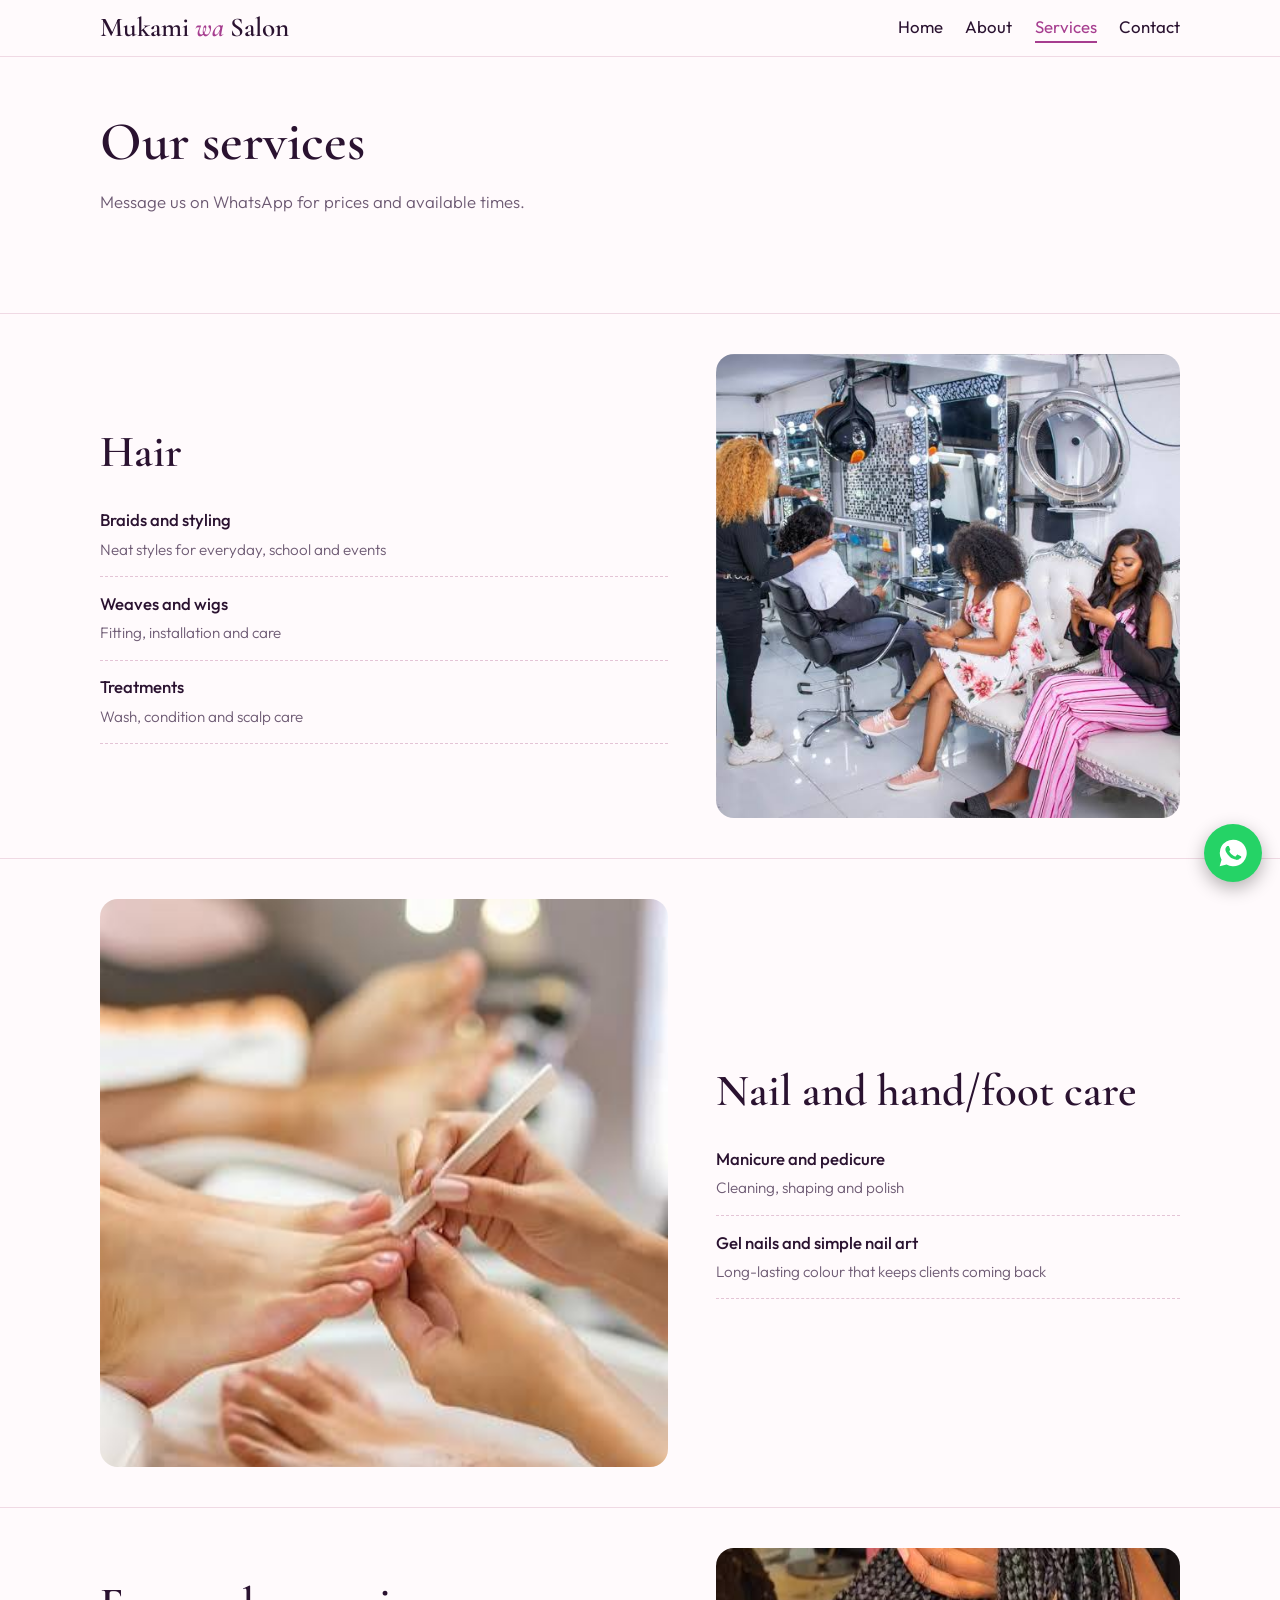
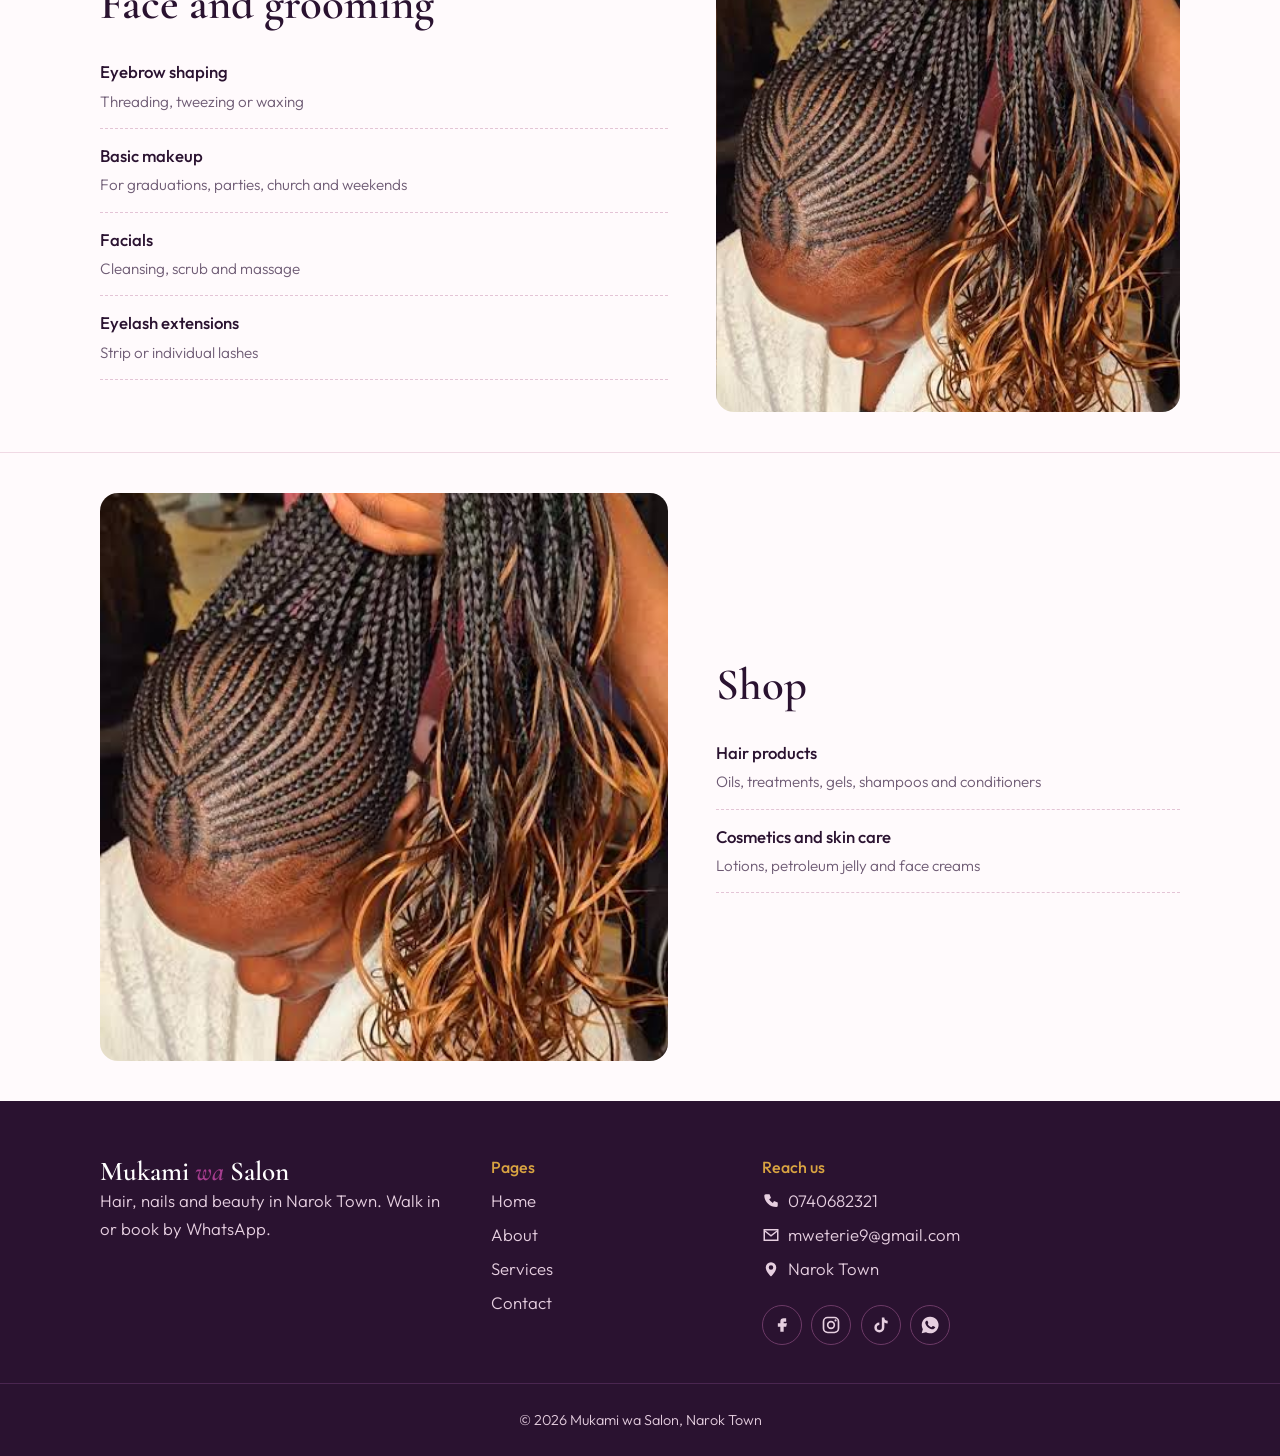
==== services.html @ 2cd31233 "Add files via upload" ====
<!DOCTYPE html><html lang="en"><head><meta charset="utf-8"><meta name="viewport" content="width=device-width,initial-scale=1"><title>Services | Mukami wa Salon, Narok</title>
<meta name="description" content="Mukami wa Salon in Narok Town: hair styling, braids, nails, facials, makeup and lashes.">
<link rel="preconnect" href="https://fonts.googleapis.com"><link rel="preconnect" href="https://fonts.gstatic.com" crossorigin>
<link href="https://fonts.googleapis.com/css2?family=Cormorant+Garamond:ital,wght@0,500;0,600;1,500&family=Outfit:wght@300;400;500&display=swap" rel="stylesheet"><link rel="stylesheet" href="style.css"></head><body>
<header><div class="wrap hd"><a class="logo" href="index.html">Mukami <i>wa</i> Salon</a><nav><a href="index.html">Home</a><a href="about.html">About</a><a href="services.html" class=on>Services</a><a href="contact.html">Contact</a></nav></div></header>
<section class="sec top"><div class="wrap"><h1 class="h2">Our services</h1><p class="lead">Message us on WhatsApp for prices and available times.</p></div></section><section class="sv" id="hair"><div class="wrap two"><div class="ph sq" style="--img:url(images/hair.jpg)"></div><div><h2>Hair</h2><ul class="sl"><li><b>Braids and styling</b><span>Neat styles for everyday, school and events</span></li><li><b>Weaves and wigs</b><span>Fitting, installation and care</span></li><li><b>Treatments</b><span>Wash, condition and scalp care</span></li></ul></div></div></section><section class="sv" id="nails"><div class="wrap two"><div class="ph sq" style="--img:url(images/nails.jpg)"></div><div><h2>Nail and hand/foot care</h2><ul class="sl"><li><b>Manicure and pedicure</b><span>Cleaning, shaping and polish</span></li><li><b>Gel nails and simple nail art</b><span>Long-lasting colour that keeps clients coming back</span></li></ul></div></div></section><section class="sv" id="face"><div class="wrap two"><div class="ph sq" style="--img:url(images/face.jpg)"></div><div><h2>Face and grooming</h2><ul class="sl"><li><b>Eyebrow shaping</b><span>Threading, tweezing or waxing</span></li><li><b>Basic makeup</b><span>For graduations, parties, church and weekends</span></li><li><b>Facials</b><span>Cleansing, scrub and massage</span></li><li><b>Eyelash extensions</b><span>Strip or individual lashes</span></li></ul></div></div></section><section class="sv" id="shop"><div class="wrap two"><div class="ph sq" style="--img:url(images/shop.jpg)"></div><div><h2>Shop</h2><ul class="sl"><li><b>Hair products</b><span>Oils, treatments, gels, shampoos and conditioners</span></li><li><b>Cosmetics and skin care</b><span>Lotions, petroleum jelly and face creams</span></li></ul></div></div></section><footer><div class="wrap fg"><div><div class="logo">Mukami <i>wa</i> Salon</div><p>Hair, nails and beauty in Narok Town. Walk in or book by WhatsApp.</p></div>
<div><h4>Pages</h4><a href="index.html">Home</a><a href="about.html">About</a><a href="services.html" class=on>Services</a><a href="contact.html">Contact</a></div>
<div><h4>Reach us</h4><a href="tel:0740682321"><svg viewBox="0 0 24 24" fill="currentColor" aria-hidden="true"><path d="M6 3h4l2 5-2.500 1.500a11 11 0 0 0 5 5L16 12l5 2v4a2 2 0 0 1-2 2A16 16 0 0 1 3 5a2 2 0 0 1 2-2z"/></svg> 0740682321</a><a href="mailto:mweterie9@gmail.com"><svg viewBox="0 0 24 24" fill="currentColor" aria-hidden="true"><path d="M3 5h18v14H3z" fill="none" stroke="currentColor" stroke-width="2"/><path d="m3 6 9 7 9-7" fill="none" stroke="currentColor" stroke-width="2"/></svg> mweterie9@gmail.com</a><span><svg viewBox="0 0 24 24" fill="currentColor" aria-hidden="true"><path d="M12 22s7-6.500 7-12a7 7 0 0 0-14 0c0 5.500 7 12 7 12zm0-9a3 3 0 1 1 0-6 3 3 0 0 1 0 6z"/></svg> Narok Town</span>
<div class="soc"><a href="#" aria-label="Facebook"><svg viewBox="0 0 24 24" fill="currentColor" aria-hidden="true"><path d="M14 8h3V4h-3a4 4 0 0 0-4 4v2H7v4h3v6h4v-6h3l1-4h-4V8z"/></svg></a><a href="#" aria-label="Instagram"><svg viewBox="0 0 24 24" fill="currentColor" aria-hidden="true"><rect x="3" y="3" width="18" height="18" rx="5" fill="none" stroke="currentColor" stroke-width="2"/><circle cx="12" cy="12" r="4" fill="none" stroke="currentColor" stroke-width="2"/><circle cx="17.5" cy="6.5" r="1.3"/></svg></a><a href="#" aria-label="TikTok"><svg viewBox="0 0 24 24" fill="currentColor" aria-hidden="true"><path d="M16 3h-3v12a3 3 0 1 1-3-3v-3a6 6 0 1 0 6 6V9a7 7 0 0 0 4 1.3V7a4 4 0 0 1-4-4z"/></svg></a><a href="https://wa.me/254740682321?text=Hello%20Mukami%20wa%20Salon%2C%20I%27d%20like%20to%20book%20an%20appointment." aria-label="WhatsApp"><svg viewBox="0 0 24 24" fill="currentColor" aria-hidden="true"><path d="M12 2a10 10 0 0 0-8.6 15L2 22l5.2-1.4A10 10 0 1 0 12 2zm5.2 13.9c-.2.6-1.3 1.2-1.8 1.2-.5.1-1 .2-3.3-.7-2.800-1.100-4.600-4-4.700-4.200-.1-.2-1.100-1.500-1.100-2.800s.7-2 1-2.300c.2-.3.500-.3.700-.3h.5c.2 0 .4 0 .6.500l.8 2c.1.2.1.4 0 .5l-.4.600c-.2.200-.3.300-.1.600.2.300.8 1.300 1.700 2.100 1.200 1 2.100 1.300 2.400 1.500.3.100.5.100.6-.1l.9-1.100c.2-.3.400-.2.700-.1l1.900.9c.3.100.5.200.5.300.1.200.1.800-.1 1.400z"/></svg></a></div></div></div>
<div class="copy">&copy; 2026 Mukami wa Salon, Narok Town</div></footer><a class="wa" href="https://wa.me/254740682321?text=Hello%20Mukami%20wa%20Salon%2C%20I%27d%20like%20to%20book%20an%20appointment." aria-label="Chat on WhatsApp" target="_blank" rel="noopener"><svg viewBox="0 0 24 24" fill="currentColor" aria-hidden="true"><path d="M12 2a10 10 0 0 0-8.6 15L2 22l5.2-1.4A10 10 0 1 0 12 2zm5.2 13.9c-.2.6-1.3 1.2-1.8 1.2-.5.1-1 .2-3.3-.7-2.800-1.100-4.600-4-4.700-4.200-.1-.2-1.100-1.500-1.100-2.800s.7-2 1-2.300c.2-.3.500-.3.700-.3h.5c.2 0 .4 0 .6.500l.8 2c.1.2.1.4 0 .5l-.4.600c-.2.200-.3.300-.1.600.2.300.8 1.300 1.700 2.100 1.200 1 2.100 1.300 2.400 1.500.3.100.5.100.6-.1l.9-1.100c.2-.3.400-.2.700-.1l1.900.9c.3.100.5.200.5.300.1.200.1.800-.1 1.400z"/></svg></a></body></html>
---- style.css ----
:root{--ink:#2a1230;--orc:#a63d8f;--bl:#fbeef3;--gold:#d9a441;--w:#fffafc;--mut:#6d5a73}
*{box-sizing:border-box;margin:0}html{scroll-behavior:smooth}
body{font:300 1.05rem/1.7 Outfit,sans-serif;color:var(--ink);background:var(--w)}
.wrap{max-width:1120px;margin:auto;padding:0 1.25rem}
h1,h2,h3,.logo{font-family:'Cormorant Garamond',serif;font-weight:600;line-height:1.1}
.logo{font-size:1.7rem;color:var(--ink);text-decoration:none}.logo i{color:var(--orc)}
header{position:sticky;top:0;z-index:5;background:rgba(255,250,252,.92);backdrop-filter:blur(8px);border-bottom:1px solid #f0d9e4}
.hd{display:flex;justify-content:space-between;align-items:center;padding:.8rem 1.25rem;flex-wrap:wrap;gap:.5rem}
nav a{margin-left:1.4rem;text-decoration:none;color:var(--ink);font-weight:400;padding:.2rem 0;border-bottom:2px solid transparent}
nav a:hover,nav a.on{border-color:var(--orc);color:var(--orc)}
h1{font-size:clamp(2.8rem,7vw,5rem);margin-bottom:1rem}h1 i{color:var(--orc)}
.h2,h2{font-size:clamp(2rem,4vw,2.8rem);margin-bottom:1rem}h1.h2{font-size:clamp(2.2rem,5vw,3.4rem)}
.hero{background:linear-gradient(135deg,var(--bl),#f3d3e6);padding:4rem 0}
.hg,.two{display:grid;grid-template-columns:1.1fr .9fr;gap:3rem;align-items:center}
.hero p{max-width:30rem;margin-bottom:1.6rem;color:var(--mut)}
.btn{display:inline-block;background:var(--orc);color:#fff;padding:.8rem 1.6rem;border-radius:99px;text-decoration:none;font-weight:500;border:2px solid var(--orc);margin:0 .6rem .6rem 0;cursor:pointer;font:500 1rem Outfit}
.btn:hover{background:var(--ink);border-color:var(--ink)}.btn.ghost{background:none;color:var(--orc)}.btn.ghost:hover{color:#fff}
.btn.gold{background:var(--gold);border-color:var(--gold);color:var(--ink)}
.ph{background:var(--img) center/cover,linear-gradient(160deg,#c46aa8,#7a2a6c 60%,#2a1230);min-height:100%;width:100%}
.arch{border-radius:999px 999px 18px 18px;overflow:hidden;aspect-ratio:3/4;max-width:420px;box-shadow:0 0 0 10px #fff,0 0 0 11px var(--gold);justify-self:center;width:100%}
.sec{padding:4.5rem 0}.top{padding-top:3.5rem}.sec>.wrap>h2{text-align:center}
.cards{display:grid;grid-template-columns:repeat(3,1fr);gap:1.6rem}
.card{text-decoration:none;color:inherit;background:#fff;border-radius:22px 22px 8px 8px;overflow:hidden;border:1px solid #f0d9e4;transition:transform .25s}
.card:hover{transform:translateY(-4px)}.card .ph{aspect-ratio:4/3;min-height:0}.card h3{font-size:1.7rem;padding:1rem 1.2rem 0}.card p{padding:0 1.2rem 1.3rem;color:var(--mut)}
.band{background:var(--ink);color:#fff;text-align:center;padding:4rem 0}.band p{max-width:36rem;margin:0 auto 1.5rem;color:#e6cfe0}
.two p{margin-bottom:1rem}.lead{color:var(--mut);margin-bottom:1.5rem}
.tick{list-style:none;padding:0;margin:0 0 1.5rem}.tick li:before{content:"\2713";color:var(--orc);margin-right:.6rem}
.sv{padding:2.5rem 0;border-top:1px solid #f0d9e4}.sv:nth-of-type(even) .two>div:last-child{order:-1}
.sq{aspect-ratio:1;border-radius:18px;min-height:0}.sl{list-style:none;padding:0}.sl li{padding:.8rem 0;border-bottom:1px dashed #e4c4d6}.sl b{display:block;font-weight:500}.sl span{color:var(--mut);font-size:.95rem}
.ci{list-style:none;padding:0;margin-bottom:1.5rem}.ci li{display:flex;gap:.7rem;align-items:center;margin:.6rem 0}.ci svg{width:22px;color:var(--orc)}.ci a{color:inherit}
form{background:var(--bl);padding:2rem;border-radius:22px;display:grid;gap:1rem}
label{display:grid;gap:.3rem;font-weight:400}input,select,textarea{font:inherit;padding:.7rem .9rem;border:1px solid #e4c4d6;border-radius:12px;background:#fff}
input:focus,select:focus,textarea:focus,a:focus-visible,button:focus-visible{outline:3px solid var(--gold);outline-offset:2px}
.map iframe{width:100%;height:340px;border:0;display:block}
footer{background:var(--ink);color:#e6cfe0;padding-top:3.5rem}footer .logo{color:#fff}
.fg{display:grid;grid-template-columns:1.2fr .8fr 1.4fr;gap:2rem}footer h4{color:var(--gold);font:500 1rem Outfit;margin-bottom:.6rem}
footer a,footer span{display:flex;gap:.5rem;align-items:center;color:#e6cfe0;text-decoration:none;margin:.35rem 0}footer a:hover{color:var(--gold)}footer svg{width:18px;flex:none}
.soc{display:flex;gap:.6rem;margin-top:1rem}.soc a{width:40px;height:40px;border:1px solid #6d3a67;border-radius:50%;justify-content:center}.soc svg{width:20px}
.copy{text-align:center;padding:1.5rem;margin-top:2rem;border-top:1px solid #4a2650;font-size:.9rem}
.wa{position:fixed;right:18px;bottom:18px;width:58px;height:58px;border-radius:50%;background:#25d366;color:#fff;display:grid;place-items:center;box-shadow:0 6px 18px rgba(0,0,0,.3);z-index:9}.wa svg{width:32px}
@media(max-width:800px){.hg,.two,.fg,.cards{grid-template-columns:1fr}.sv:nth-of-type(even) .two>div:last-child{order:0}nav a{margin:0 1rem 0 0}}
@media(prefers-reduced-motion:reduce){*{transition:none!important;scroll-behavior:auto}}
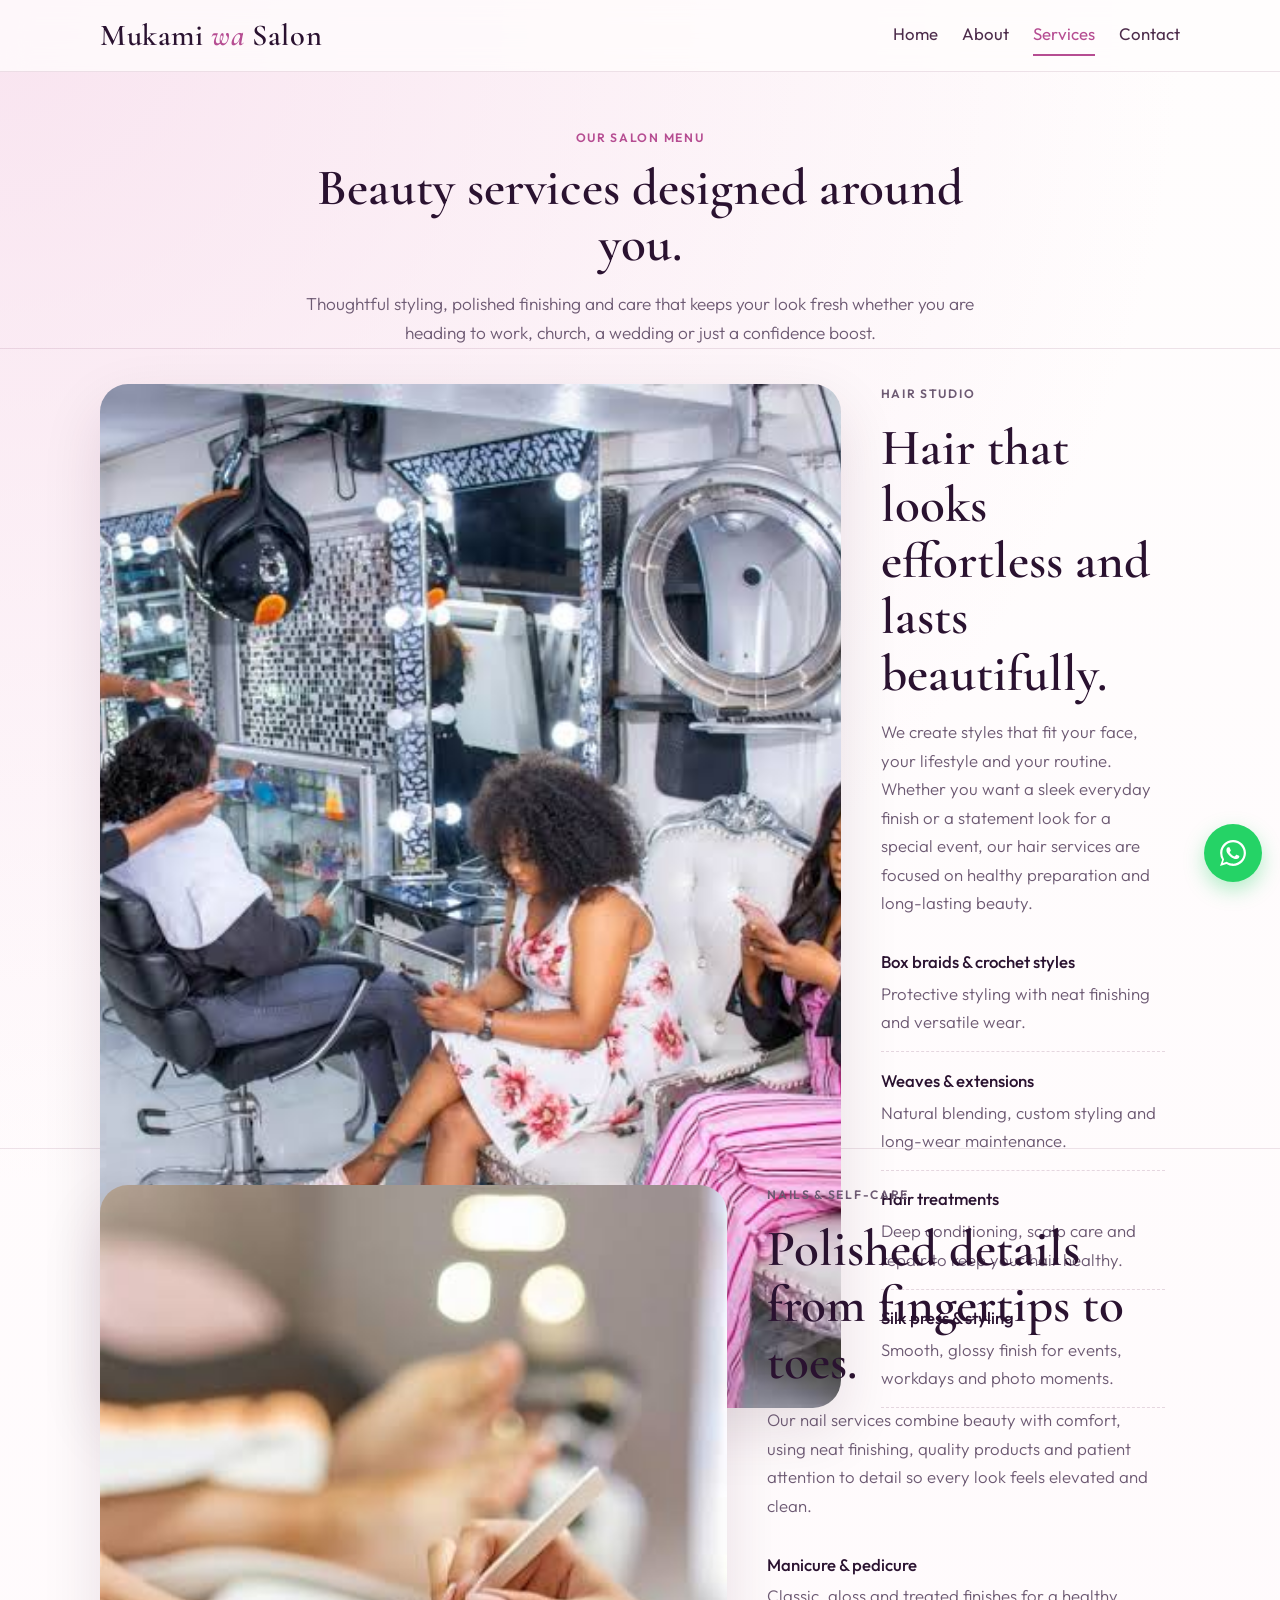
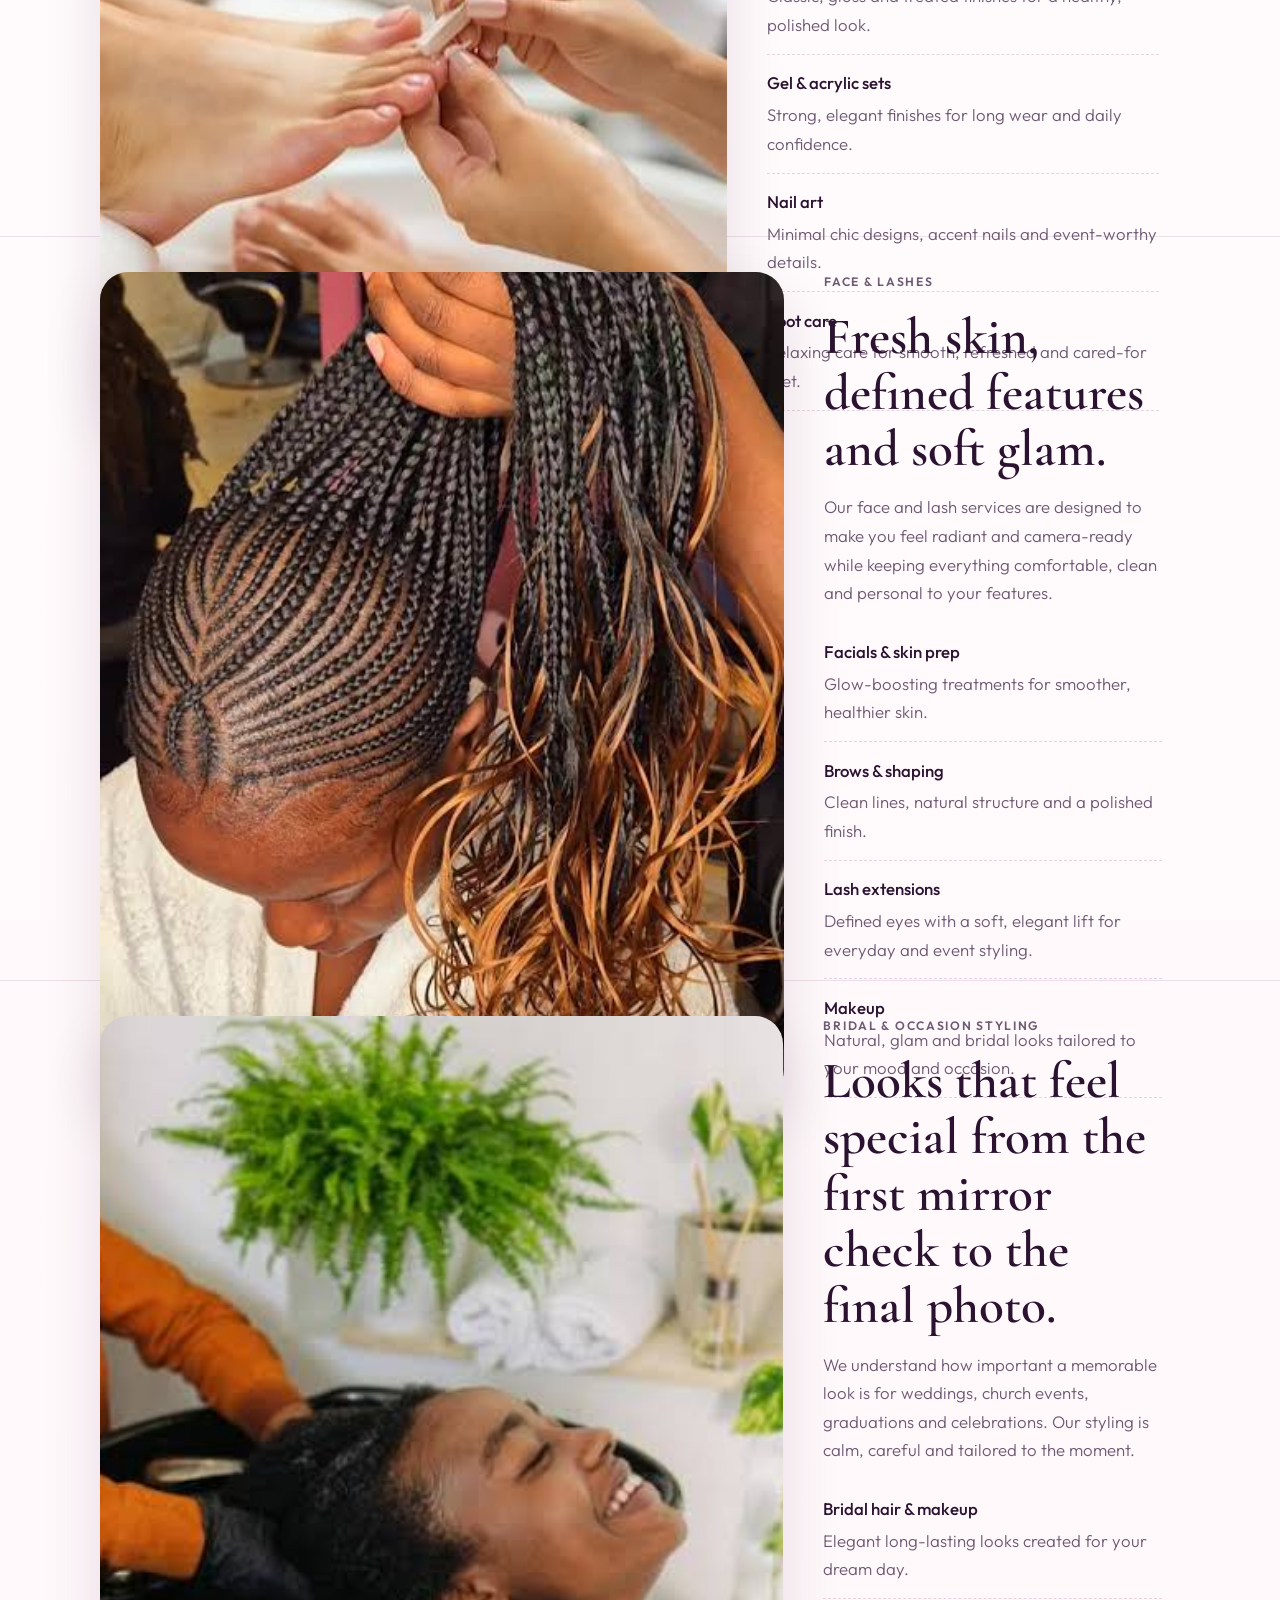
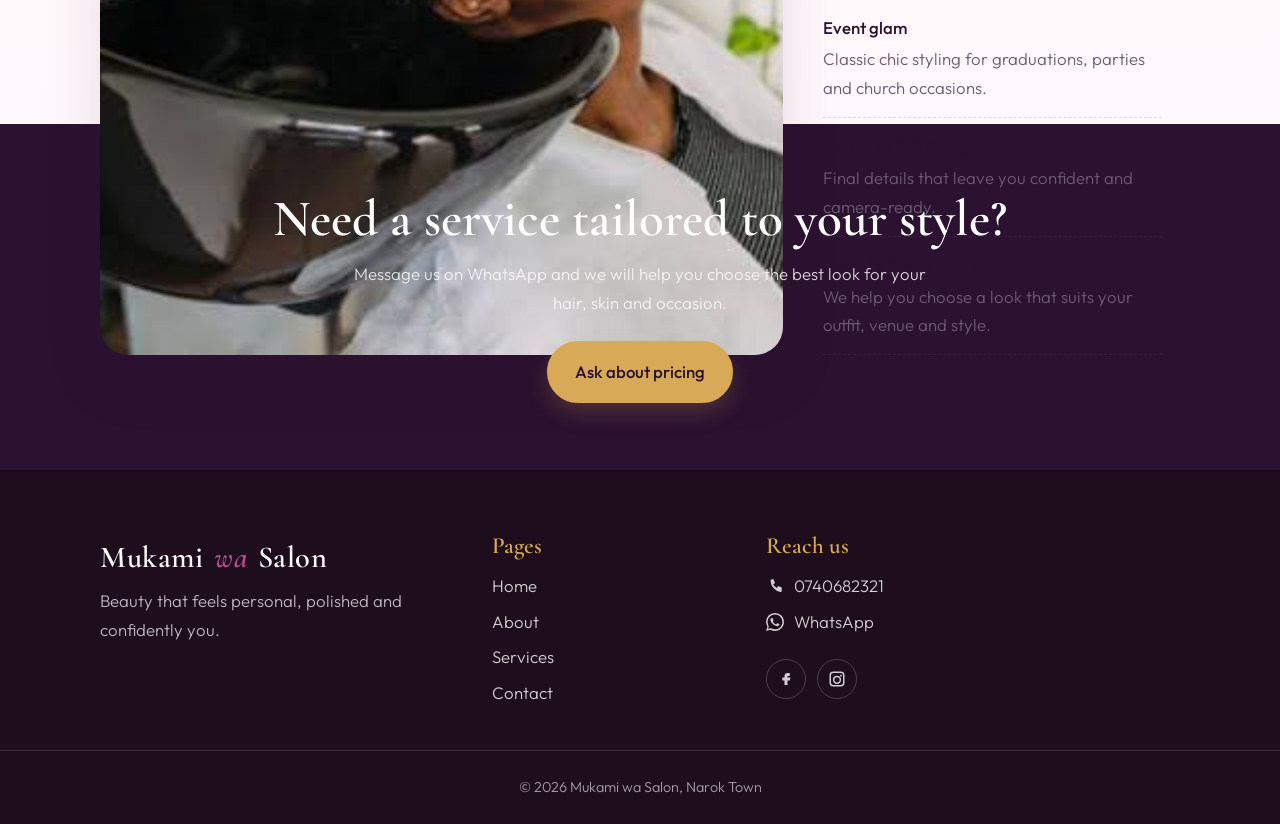
==== commit 710e549f: "Refresh salon branding, add richer service detail, and improve the overall visual polish across the " ====
--- a/services.html
+++ b/services.html
@@ -1,10 +1,160 @@
-<!DOCTYPE html><html lang="en"><head><meta charset="utf-8"><meta name="viewport" content="width=device-width,initial-scale=1"><title>Services | Mukami wa Salon, Narok</title>
-<meta name="description" content="Mukami wa Salon in Narok Town: hair styling, braids, nails, facials, makeup and lashes.">
-<link rel="preconnect" href="https://fonts.googleapis.com"><link rel="preconnect" href="https://fonts.gstatic.com" crossorigin>
-<link href="https://fonts.googleapis.com/css2?family=Cormorant+Garamond:ital,wght@0,500;0,600;1,500&family=Outfit:wght@300;400;500&display=swap" rel="stylesheet"><link rel="stylesheet" href="style.css"></head><body>
-<header><div class="wrap hd"><a class="logo" href="index.html">Mukami <i>wa</i> Salon</a><nav><a href="index.html">Home</a><a href="about.html">About</a><a href="services.html" class=on>Services</a><a href="contact.html">Contact</a></nav></div></header>
-<section class="sec top"><div class="wrap"><h1 class="h2">Our services</h1><p class="lead">Message us on WhatsApp for prices and available times.</p></div></section><section class="sv" id="hair"><div class="wrap two"><div class="ph sq" style="--img:url(images/hair.jpg)"></div><div><h2>Hair</h2><ul class="sl"><li><b>Braids and styling</b><span>Neat styles for everyday, school and events</span></li><li><b>Weaves and wigs</b><span>Fitting, installation and care</span></li><li><b>Treatments</b><span>Wash, condition and scalp care</span></li></ul></div></div></section><section class="sv" id="nails"><div class="wrap two"><div class="ph sq" style="--img:url(images/nails.jpg)"></div><div><h2>Nail and hand/foot care</h2><ul class="sl"><li><b>Manicure and pedicure</b><span>Cleaning, shaping and polish</span></li><li><b>Gel nails and simple nail art</b><span>Long-lasting colour that keeps clients coming back</span></li></ul></div></div></section><section class="sv" id="face"><div class="wrap two"><div class="ph sq" style="--img:url(images/face.jpg)"></div><div><h2>Face and grooming</h2><ul class="sl"><li><b>Eyebrow shaping</b><span>Threading, tweezing or waxing</span></li><li><b>Basic makeup</b><span>For graduations, parties, church and weekends</span></li><li><b>Facials</b><span>Cleansing, scrub and massage</span></li><li><b>Eyelash extensions</b><span>Strip or individual lashes</span></li></ul></div></div></section><section class="sv" id="shop"><div class="wrap two"><div class="ph sq" style="--img:url(images/shop.jpg)"></div><div><h2>Shop</h2><ul class="sl"><li><b>Hair products</b><span>Oils, treatments, gels, shampoos and conditioners</span></li><li><b>Cosmetics and skin care</b><span>Lotions, petroleum jelly and face creams</span></li></ul></div></div></section><footer><div class="wrap fg"><div><div class="logo">Mukami <i>wa</i> Salon</div><p>Hair, nails and beauty in Narok Town. Walk in or book by WhatsApp.</p></div>
-<div><h4>Pages</h4><a href="index.html">Home</a><a href="about.html">About</a><a href="services.html" class=on>Services</a><a href="contact.html">Contact</a></div>
-<div><h4>Reach us</h4><a href="tel:0740682321"><svg viewBox="0 0 24 24" fill="currentColor" aria-hidden="true"><path d="M6 3h4l2 5-2.500 1.500a11 11 0 0 0 5 5L16 12l5 2v4a2 2 0 0 1-2 2A16 16 0 0 1 3 5a2 2 0 0 1 2-2z"/></svg> 0740682321</a><a href="mailto:mweterie9@gmail.com"><svg viewBox="0 0 24 24" fill="currentColor" aria-hidden="true"><path d="M3 5h18v14H3z" fill="none" stroke="currentColor" stroke-width="2"/><path d="m3 6 9 7 9-7" fill="none" stroke="currentColor" stroke-width="2"/></svg> mweterie9@gmail.com</a><span><svg viewBox="0 0 24 24" fill="currentColor" aria-hidden="true"><path d="M12 22s7-6.500 7-12a7 7 0 0 0-14 0c0 5.500 7 12 7 12zm0-9a3 3 0 1 1 0-6 3 3 0 0 1 0 6z"/></svg> Narok Town</span>
-<div class="soc"><a href="#" aria-label="Facebook"><svg viewBox="0 0 24 24" fill="currentColor" aria-hidden="true"><path d="M14 8h3V4h-3a4 4 0 0 0-4 4v2H7v4h3v6h4v-6h3l1-4h-4V8z"/></svg></a><a href="#" aria-label="Instagram"><svg viewBox="0 0 24 24" fill="currentColor" aria-hidden="true"><rect x="3" y="3" width="18" height="18" rx="5" fill="none" stroke="currentColor" stroke-width="2"/><circle cx="12" cy="12" r="4" fill="none" stroke="currentColor" stroke-width="2"/><circle cx="17.5" cy="6.5" r="1.3"/></svg></a><a href="#" aria-label="TikTok"><svg viewBox="0 0 24 24" fill="currentColor" aria-hidden="true"><path d="M16 3h-3v12a3 3 0 1 1-3-3v-3a6 6 0 1 0 6 6V9a7 7 0 0 0 4 1.3V7a4 4 0 0 1-4-4z"/></svg></a><a href="https://wa.me/254740682321?text=Hello%20Mukami%20wa%20Salon%2C%20I%27d%20like%20to%20book%20an%20appointment." aria-label="WhatsApp"><svg viewBox="0 0 24 24" fill="currentColor" aria-hidden="true"><path d="M12 2a10 10 0 0 0-8.6 15L2 22l5.2-1.4A10 10 0 1 0 12 2zm5.2 13.9c-.2.6-1.3 1.2-1.8 1.2-.5.1-1 .2-3.3-.7-2.800-1.100-4.600-4-4.700-4.200-.1-.2-1.100-1.500-1.100-2.800s.7-2 1-2.300c.2-.3.500-.3.700-.3h.5c.2 0 .4 0 .6.500l.8 2c.1.2.1.4 0 .5l-.4.600c-.2.200-.3.300-.1.600.2.300.8 1.300 1.700 2.100 1.200 1 2.100 1.300 2.400 1.500.3.100.5.100.6-.1l.9-1.100c.2-.3.400-.2.700-.1l1.900.9c.3.100.5.200.5.300.1.200.1.800-.1 1.400z"/></svg></a></div></div></div>
-<div class="copy">&copy; 2026 Mukami wa Salon, Narok Town</div></footer><a class="wa" href="https://wa.me/254740682321?text=Hello%20Mukami%20wa%20Salon%2C%20I%27d%20like%20to%20book%20an%20appointment." aria-label="Chat on WhatsApp" target="_blank" rel="noopener"><svg viewBox="0 0 24 24" fill="currentColor" aria-hidden="true"><path d="M12 2a10 10 0 0 0-8.6 15L2 22l5.2-1.4A10 10 0 1 0 12 2zm5.2 13.9c-.2.6-1.3 1.2-1.8 1.2-.5.1-1 .2-3.3-.7-2.800-1.100-4.600-4-4.700-4.200-.1-.2-1.100-1.500-1.100-2.800s.7-2 1-2.300c.2-.3.500-.3.700-.3h.5c.2 0 .4 0 .6.500l.8 2c.1.2.1.4 0 .5l-.4.600c-.2.200-.3.300-.1.600.2.300.8 1.300 1.700 2.100 1.200 1 2.100 1.300 2.400 1.500.3.100.5.100.6-.1l.9-1.100c.2-.3.400-.2.700-.1l1.900.9c.3.100.5.200.5.300.1.200.1.800-.1 1.400z"/></svg></a></body></html>+<!DOCTYPE html>
+<html lang="en">
+  <head>
+    <meta charset="utf-8" />
+    <meta name="viewport" content="width=device-width,initial-scale=1" />
+    <title>Services | Mukami wa Salon, Narok</title>
+    <meta
+      name="description"
+      content="Mukami wa Salon in Narok Town: hair styling, braids, nails, facials, makeup and lashes."
+    />
+    <link rel="preconnect" href="https://fonts.googleapis.com" />
+    <link rel="preconnect" href="https://fonts.gstatic.com" crossorigin />
+    <link
+      href="https://fonts.googleapis.com/css2?family=Cormorant+Garamond:wght@500;600;700&family=Outfit:wght@300;400;500;600;700&display=swap"
+      rel="stylesheet"
+    />
+    <link rel="stylesheet" href="style.css" />
+  </head>
+  <body>
+    <header>
+      <div class="wrap hd">
+        <a class="logo" href="index.html">Mukami <i>wa</i> Salon</a>
+        <nav>
+          <a href="index.html">Home</a>
+          <a href="about.html">About</a>
+          <a href="services.html" class="on">Services</a>
+          <a href="contact.html">Contact</a>
+        </nav>
+      </div>
+    </header>
+
+    <main>
+      <section class="sec top">
+        <div class="wrap page-head">
+          <p class="section-kicker">Our salon menu</p>
+          <h1 class="h2">Beauty services designed around you.</h1>
+          <p class="lead">
+            Thoughtful styling, polished finishing and care that keeps your look fresh whether you are heading to work, church, a wedding or just a confidence boost.
+          </p>
+        </div>
+      </section>
+
+      <section class="sv" id="hair">
+        <div class="wrap two">
+          <div>
+            <p class="section-kicker">Hair studio</p>
+            <h2>Hair that looks effortless and lasts beautifully.</h2>
+            <p>
+              We create styles that fit your face, your lifestyle and your routine. Whether you want a sleek everyday finish or a statement look for a special event, our hair services are focused on healthy preparation and long-lasting beauty.
+            </p>
+            <ul class="sl">
+              <li><b>Box braids & crochet styles</b><span>Protective styling with neat finishing and versatile wear.</span></li>
+              <li><b>Weaves & extensions</b><span>Natural blending, custom styling and long-wear maintenance.</span></li>
+              <li><b>Hair treatments</b><span>Deep conditioning, scalp care and repair to keep your hair healthy.</span></li>
+              <li><b>Silk press & styling</b><span>Smooth, glossy finish for events, workdays and photo moments.</span></li>
+            </ul>
+          </div>
+          <div class="sq ph hair-photo" aria-label="Hair styling service"></div>
+        </div>
+      </section>
+
+      <section class="sv" id="nails">
+        <div class="wrap two">
+          <div class="sq ph nails-photo" aria-label="Nail care service"></div>
+          <div>
+            <p class="section-kicker">Nails & self-care</p>
+            <h2>Polished details from fingertips to toes.</h2>
+            <p>
+              Our nail services combine beauty with comfort, using neat finishing, quality products and patient attention to detail so every look feels elevated and clean.
+            </p>
+            <ul class="sl">
+              <li><b>Manicure & pedicure</b><span>Classic, gloss and treated finishes for a healthy, polished look.</span></li>
+              <li><b>Gel & acrylic sets</b><span>Strong, elegant finishes for long wear and daily confidence.</span></li>
+              <li><b>Nail art</b><span>Minimal chic designs, accent nails and event-worthy details.</span></li>
+              <li><b>Foot care</b><span>Relaxing care for smooth, refreshed and cared-for feet.</span></li>
+            </ul>
+          </div>
+        </div>
+      </section>
+
+      <section class="sv" id="face">
+        <div class="wrap two">
+          <div>
+            <p class="section-kicker">Face & lashes</p>
+            <h2>Fresh skin, defined features and soft glam.</h2>
+            <p>
+              Our face and lash services are designed to make you feel radiant and camera-ready while keeping everything comfortable, clean and personal to your features.
+            </p>
+            <ul class="sl">
+              <li><b>Facials & skin prep</b><span>Glow-boosting treatments for smoother, healthier skin.</span></li>
+              <li><b>Brows & shaping</b><span>Clean lines, natural structure and a polished finish.</span></li>
+              <li><b>Lash extensions</b><span>Defined eyes with a soft, elegant lift for everyday and event styling.</span></li>
+              <li><b>Makeup</b><span>Natural, glam and bridal looks tailored to your mood and occasion.</span></li>
+            </ul>
+          </div>
+          <div class="sq ph face-photo" aria-label="Face and lashes service"></div>
+        </div>
+      </section>
+
+      <section class="sv" id="bridal">
+        <div class="wrap two">
+          <div class="sq ph bridal-photo" aria-label="Bridal and event styling"></div>
+          <div>
+            <p class="section-kicker">Bridal & occasion styling</p>
+            <h2>Looks that feel special from the first mirror check to the final photo.</h2>
+            <p>
+              We understand how important a memorable look is for weddings, church events, graduations and celebrations. Our styling is calm, careful and tailored to the moment.
+            </p>
+            <ul class="sl">
+              <li><b>Bridal hair & makeup</b><span>Elegant long-lasting looks created for your dream day.</span></li>
+              <li><b>Event glam</b><span>Classic chic styling for graduations, parties and church occasions.</span></li>
+              <li><b>Touch-up & finishing</b><span>Final details that leave you confident and camera-ready.</span></li>
+              <li><b>Consultation support</b><span>We help you choose a look that suits your outfit, venue and style.</span></li>
+            </ul>
+          </div>
+        </div>
+      </section>
+
+      <section class="band slim-band">
+        <div class="wrap">
+          <h2>Need a service tailored to your style?</h2>
+          <p>Message us on WhatsApp and we will help you choose the best look for your hair, skin and occasion.</p>
+          <a class="btn gold" href="https://wa.me/254740682321?text=Hello%20Mukami%20wa%20Salon%2C%20I%27d%20like%20to%20book%20an%20appointment." target="_blank" rel="noopener">Ask about pricing</a>
+        </div>
+      </section>
+    </main>
+
+    <footer>
+      <div class="wrap fg">
+        <div>
+          <a class="logo" href="index.html">Mukami <i>wa</i> Salon</a>
+          <p>Beauty that feels personal, polished and confidently you.</p>
+        </div>
+
+        <div>
+          <h4>Pages</h4>
+          <a href="index.html">Home</a>
+          <a href="about.html">About</a>
+          <a href="services.html" class="on">Services</a>
+          <a href="contact.html">Contact</a>
+        </div>
+
+        <div>
+          <h4>Reach us</h4>
+          <a href="tel:0740682321"><svg viewBox="0 0 24 24" fill="currentColor" aria-hidden="true"><path d="M6 3h4l2 5-2.5 1.5a11 11 0 0 0 5 5L16 12l5 2v4a2 2 0 0 1-2 2A16 16 0 0 1 6 5a2 2 0 0 1 2-2z"/></svg>0740682321</a>
+          <a href="https://wa.me/254740682321" target="_blank" rel="noopener"><svg viewBox="0 0 24 24" fill="currentColor" aria-hidden="true"><path d="M20.52 3.48A11.86 11.86 0 0 0 12.06 0C5.46 0 .1 5.35.1 11.95a11.9 11.9 0 0 0 1.92 6.31L0 24l6.02-1.82a11.93 11.93 0 0 0 5.98 1.82h.01c6.6 0 11.96-5.35 11.96-11.95 0-3.2-1.25-6.22-3.45-8.57zM12.06 21.8c-1.9 0-3.78-.51-5.42-1.48l-.39-.23-3.57 1.08 1.05-3.48-.26-.39A9.8 9.8 0 0 1 2.2 11.95c0-5.43 4.43-9.86 9.86-9.86 2.63 0 5.1 1.02 6.97 2.88a9.8 9.8 0 0 1 2.88 6.98c0 5.43-4.43 9.86-9.86 9.86zm5.41-7.18c-.3-.15-1.76-.87-2.04-.97-.27-.1-.47-.15-.67.15-.2.3-.76.97-.94 1.17-.17.2-.35.22-.65.08-.3-.15-1.28-.47-2.44-1.5-.9-.8-1.52-1.79-1.69-2.09-.18-.3-.02-.46.13-.6.13-.13.3-.35.45-.52.15-.17.2-.29.3-.49.1-.2.05-.38-.02-.52-.08-.15-.67-1.62-.92-2.22-.24-.58-.49-.5-.67-.51l-.57-.01c-.2 0-.52.08-.79.37-.27.3-1.02 1-1.02 2.44 0 1.44 1.04 2.83 1.19 3.03.15.2 2.05 3.13 4.97 4.39.7.3 1.24.48 1.67.61.7.22 1.34.19 1.84.12.57-.08 1.76-.72 2.01-1.42.25-.7.25-1.31.17-1.43-.08-.12-.27-.2-.57-.35z"/></svg>WhatsApp</a>
+          <div class="soc">
+            <a href="#" aria-label="Facebook"><svg viewBox="0 0 24 24" fill="currentColor" aria-hidden="true"><path d="M14 8h3V4h-3a4 4 0 0 0-4 4v2H7v4h3v6h4v-6h3l1-4h-4V8z"/></svg></a>
+            <a href="#" aria-label="Instagram"><svg viewBox="0 0 24 24" fill="currentColor" aria-hidden="true"><path d="M7 2h10a5 5 0 0 1 5 5v10a5 5 0 0 1-5 5H7a5 5 0 0 1-5-5V7a5 5 0 0 1 5-5zm0 2a3 3 0 0 0-3 3v10a3 3 0 0 0 3 3h10a3 3 0 0 0 3-3V7a3 3 0 0 0-3-3H7zm5 3.5A5.5 5.5 0 1 1 6.5 13 5.5 5.5 0 0 1 12 7.5zm0 2A3.5 3.5 0 1 0 15.5 13 3.5 3.5 0 0 0 12 9.5zm5.25-3.25a1.25 1.25 0 1 1-1.25 1.25 1.25 1.25 0 0 1 1.25-1.25z"/></svg></a>
+          </div>
+        </div>
+      </div>
+      <div class="copy">&copy; 2026 Mukami wa Salon, Narok Town</div>
+    </footer>
+
+    <a class="wa" href="https://wa.me/254740682321?text=Hello%20Mukami%20wa%20Salon%2C%20I%27d%20like%20to%20book%20an%20appointment." target="_blank" rel="noopener" aria-label="Chat on WhatsApp">
+      <svg viewBox="0 0 24 24" fill="currentColor" aria-hidden="true"><path d="M20.52 3.48A11.86 11.86 0 0 0 12.06 0C5.46 0 .1 5.35.1 11.95a11.9 11.9 0 0 0 1.92 6.31L0 24l6.02-1.82a11.93 11.93 0 0 0 5.98 1.82h.01c6.6 0 11.96-5.35 11.96-11.95 0-3.2-1.25-6.22-3.45-8.57zM12.06 21.8c-1.9 0-3.78-.51-5.42-1.48l-.39-.23-3.57 1.08 1.05-3.48-.26-.39A9.8 9.8 0 0 1 2.2 11.95c0-5.43 4.43-9.86 9.86-9.86 2.63 0 5.1 1.02 6.97 2.88a9.8 9.8 0 0 1 2.88 6.98c0 5.43-4.43 9.86-9.86 9.86zm5.41-7.18c-.3-.15-1.76-.87-2.04-.97-.27-.1-.47-.15-.67.15-.2.3-.76.97-.94 1.17-.17.2-.35.22-.65.08-.3-.15-1.28-.47-2.44-1.5-.9-.8-1.52-1.79-1.69-2.09-.18-.3-.02-.46.13-.6.13-.13.3-.35.45-.52.15-.17.2-.29.3-.49.1-.2.05-.38-.02-.52-.08-.15-.67-1.62-.92-2.22-.24-.58-.49-.5-.67-.51l-.57-.01c-.2 0-.52.08-.79.37-.27.3-1.02 1-1.02 2.44 0 1.44 1.04 2.83 1.19 3.03.15.2 2.05 3.13 4.97 4.39.7.3 1.24.48 1.67.61.7.22 1.34.19 1.84.12.57-.08 1.76-.72 2.01-1.42.25-.7.25-1.31.17-1.43-.08-.12-.27-.2-.57-.35z"/></svg>
+    </a>
+  </body>
+</html>
--- a/style.css
+++ b/style.css
@@ -1,42 +1,516 @@
-:root{--ink:#2a1230;--orc:#a63d8f;--bl:#fbeef3;--gold:#d9a441;--w:#fffafc;--mut:#6d5a73}
-*{box-sizing:border-box;margin:0}html{scroll-behavior:smooth}
-body{font:300 1.05rem/1.7 Outfit,sans-serif;color:var(--ink);background:var(--w)}
-.wrap{max-width:1120px;margin:auto;padding:0 1.25rem}
-h1,h2,h3,.logo{font-family:'Cormorant Garamond',serif;font-weight:600;line-height:1.1}
-.logo{font-size:1.7rem;color:var(--ink);text-decoration:none}.logo i{color:var(--orc)}
-header{position:sticky;top:0;z-index:5;background:rgba(255,250,252,.92);backdrop-filter:blur(8px);border-bottom:1px solid #f0d9e4}
-.hd{display:flex;justify-content:space-between;align-items:center;padding:.8rem 1.25rem;flex-wrap:wrap;gap:.5rem}
-nav a{margin-left:1.4rem;text-decoration:none;color:var(--ink);font-weight:400;padding:.2rem 0;border-bottom:2px solid transparent}
-nav a:hover,nav a.on{border-color:var(--orc);color:var(--orc)}
-h1{font-size:clamp(2.8rem,7vw,5rem);margin-bottom:1rem}h1 i{color:var(--orc)}
-.h2,h2{font-size:clamp(2rem,4vw,2.8rem);margin-bottom:1rem}h1.h2{font-size:clamp(2.2rem,5vw,3.4rem)}
-.hero{background:linear-gradient(135deg,var(--bl),#f3d3e6);padding:4rem 0}
-.hg,.two{display:grid;grid-template-columns:1.1fr .9fr;gap:3rem;align-items:center}
-.hero p{max-width:30rem;margin-bottom:1.6rem;color:var(--mut)}
-.btn{display:inline-block;background:var(--orc);color:#fff;padding:.8rem 1.6rem;border-radius:99px;text-decoration:none;font-weight:500;border:2px solid var(--orc);margin:0 .6rem .6rem 0;cursor:pointer;font:500 1rem Outfit}
-.btn:hover{background:var(--ink);border-color:var(--ink)}.btn.ghost{background:none;color:var(--orc)}.btn.ghost:hover{color:#fff}
-.btn.gold{background:var(--gold);border-color:var(--gold);color:var(--ink)}
-.ph{background:var(--img) center/cover,linear-gradient(160deg,#c46aa8,#7a2a6c 60%,#2a1230);min-height:100%;width:100%}
-.arch{border-radius:999px 999px 18px 18px;overflow:hidden;aspect-ratio:3/4;max-width:420px;box-shadow:0 0 0 10px #fff,0 0 0 11px var(--gold);justify-self:center;width:100%}
-.sec{padding:4.5rem 0}.top{padding-top:3.5rem}.sec>.wrap>h2{text-align:center}
-.cards{display:grid;grid-template-columns:repeat(3,1fr);gap:1.6rem}
-.card{text-decoration:none;color:inherit;background:#fff;border-radius:22px 22px 8px 8px;overflow:hidden;border:1px solid #f0d9e4;transition:transform .25s}
-.card:hover{transform:translateY(-4px)}.card .ph{aspect-ratio:4/3;min-height:0}.card h3{font-size:1.7rem;padding:1rem 1.2rem 0}.card p{padding:0 1.2rem 1.3rem;color:var(--mut)}
-.band{background:var(--ink);color:#fff;text-align:center;padding:4rem 0}.band p{max-width:36rem;margin:0 auto 1.5rem;color:#e6cfe0}
-.two p{margin-bottom:1rem}.lead{color:var(--mut);margin-bottom:1.5rem}
-.tick{list-style:none;padding:0;margin:0 0 1.5rem}.tick li:before{content:"\2713";color:var(--orc);margin-right:.6rem}
-.sv{padding:2.5rem 0;border-top:1px solid #f0d9e4}.sv:nth-of-type(even) .two>div:last-child{order:-1}
-.sq{aspect-ratio:1;border-radius:18px;min-height:0}.sl{list-style:none;padding:0}.sl li{padding:.8rem 0;border-bottom:1px dashed #e4c4d6}.sl b{display:block;font-weight:500}.sl span{color:var(--mut);font-size:.95rem}
-.ci{list-style:none;padding:0;margin-bottom:1.5rem}.ci li{display:flex;gap:.7rem;align-items:center;margin:.6rem 0}.ci svg{width:22px;color:var(--orc)}.ci a{color:inherit}
-form{background:var(--bl);padding:2rem;border-radius:22px;display:grid;gap:1rem}
-label{display:grid;gap:.3rem;font-weight:400}input,select,textarea{font:inherit;padding:.7rem .9rem;border:1px solid #e4c4d6;border-radius:12px;background:#fff}
-input:focus,select:focus,textarea:focus,a:focus-visible,button:focus-visible{outline:3px solid var(--gold);outline-offset:2px}
-.map iframe{width:100%;height:340px;border:0;display:block}
-footer{background:var(--ink);color:#e6cfe0;padding-top:3.5rem}footer .logo{color:#fff}
-.fg{display:grid;grid-template-columns:1.2fr .8fr 1.4fr;gap:2rem}footer h4{color:var(--gold);font:500 1rem Outfit;margin-bottom:.6rem}
-footer a,footer span{display:flex;gap:.5rem;align-items:center;color:#e6cfe0;text-decoration:none;margin:.35rem 0}footer a:hover{color:var(--gold)}footer svg{width:18px;flex:none}
-.soc{display:flex;gap:.6rem;margin-top:1rem}.soc a{width:40px;height:40px;border:1px solid #6d3a67;border-radius:50%;justify-content:center}.soc svg{width:20px}
-.copy{text-align:center;padding:1.5rem;margin-top:2rem;border-top:1px solid #4a2650;font-size:.9rem}
-.wa{position:fixed;right:18px;bottom:18px;width:58px;height:58px;border-radius:50%;background:#25d366;color:#fff;display:grid;place-items:center;box-shadow:0 6px 18px rgba(0,0,0,.3);z-index:9}.wa svg{width:32px}
-@media(max-width:800px){.hg,.two,.fg,.cards{grid-template-columns:1fr}.sv:nth-of-type(even) .two>div:last-child{order:0}nav a{margin:0 1rem 0 0}}
-@media(prefers-reduced-motion:reduce){*{transition:none!important;scroll-behavior:auto}}
+:root {
+  --ink: #2a1230;
+  --ink-soft: #4d2c4b;
+  --orc: #b64d92;
+  --orchid: #f6d9ea;
+  --blush: #fff6fb;
+  --gold: #d8a957;
+  --gold-soft: #f7e7c0;
+  --w: #fffdfd;
+  --mut: #6d5a73;
+  --line: rgba(125, 66, 108, 0.14);
+  --shadow: 0 24px 60px rgba(61, 16, 44, 0.12);
+}
+
+* { box-sizing: border-box; margin: 0; }
+html { scroll-behavior: smooth; }
+body {
+  font: 300 1.05rem/1.7 "Outfit", sans-serif;
+  color: var(--ink);
+  background:
+    radial-gradient(circle at top left, rgba(246, 217, 234, 0.7), transparent 28%),
+    linear-gradient(180deg, #fffdfd 0%, #fff7fb 100%);
+}
+
+a { color: inherit; }
+img { max-width: 100%; display: block; }
+.wrap {
+  max-width: 1120px;
+  margin: 0 auto;
+  padding: 0 1.25rem;
+}
+
+h1, h2, h3, h4, .logo {
+  font-family: "Cormorant Garamond", serif;
+  font-weight: 600;
+  line-height: 1.1;
+}
+
+.logo {
+  font-size: 1.9rem;
+  color: var(--ink);
+  text-decoration: none;
+  letter-spacing: 0.02em;
+}
+.logo i { color: var(--orc); }
+
+header {
+  position: sticky;
+  top: 0;
+  z-index: 20;
+  background: rgba(255, 253, 253, 0.78);
+  backdrop-filter: blur(14px);
+  border-bottom: 1px solid var(--line);
+}
+
+.hd {
+  display: flex;
+  justify-content: space-between;
+  align-items: center;
+  padding: 0.9rem 1.25rem;
+  flex-wrap: wrap;
+  gap: 0.8rem;
+}
+
+nav {
+  display: flex;
+  align-items: center;
+  gap: 1.5rem;
+  flex-wrap: wrap;
+}
+nav a {
+  text-decoration: none;
+  color: var(--ink-soft);
+  font-weight: 400;
+  padding: 0.35rem 0;
+  border-bottom: 2px solid transparent;
+  transition: color 0.2s ease, border-color 0.2s ease;
+}
+nav a:hover, nav a.on {
+  border-color: var(--orc);
+  color: var(--orc);
+}
+
+h1 {
+  font-size: clamp(3.1rem, 7vw, 5.2rem);
+  margin-bottom: 1rem;
+}
+h1 i, .h2 i { color: var(--orc); }
+
+.h2, h2 {
+  font-size: clamp(2.2rem, 4vw, 3.2rem);
+  margin-bottom: 1rem;
+}
+
+.section-kicker {
+  text-transform: uppercase;
+  letter-spacing: 0.14em;
+  font-size: 0.76rem;
+  color: var(--orc);
+  font-weight: 600;
+  margin-bottom: 0.75rem;
+}
+
+.eyebrow {
+  text-transform: uppercase;
+  letter-spacing: 0.14em;
+  font-size: 0.72rem;
+  color: var(--orc);
+  font-weight: 600;
+  margin-bottom: 0.75rem;
+}
+
+.hero {
+  background: linear-gradient(135deg, rgba(255, 240, 248, 1), rgba(246, 217, 234, 0.85));
+  padding: 4.5rem 0 3.5rem;
+  overflow: hidden;
+}
+
+.hg {
+  display: grid;
+  grid-template-columns: 1.15fr 0.85fr;
+  align-items: center;
+  gap: 3rem;
+}
+
+.hero-copy p {
+  max-width: 34rem;
+  color: var(--mut);
+  margin-bottom: 1.5rem;
+}
+
+.cta-row {
+  display: flex;
+  align-items: center;
+  gap: 0.8rem;
+  flex-wrap: wrap;
+  margin-bottom: 2rem;
+}
+
+.btn {
+  display: inline-block;
+  background: var(--orc);
+  color: #fff;
+  padding: 0.9rem 1.6rem;
+  border-radius: 999px;
+  text-decoration: none;
+  font-weight: 500;
+  border: 2px solid var(--orc);
+  transition: transform 0.2s ease, box-shadow 0.2s ease, background 0.2s ease;
+  box-shadow: 0 10px 22px rgba(182, 77, 146, 0.2);
+}
+.btn:hover {
+  transform: translateY(-1px);
+  background: var(--ink);
+  border-color: var(--ink);
+}
+.btn.ghost {
+  background: transparent;
+  color: var(--orc);
+  box-shadow: none;
+}
+.btn.ghost:hover {
+  color: #fff;
+}
+.btn.gold {
+  background: var(--gold);
+  border-color: var(--gold);
+  color: var(--ink);
+  box-shadow: 0 10px 22px rgba(216, 169, 87, 0.2);
+}
+.btn.gold:hover {
+  background: #c9922d;
+  border-color: #c9922d;
+  color: #fff;
+}
+
+.mini-stats {
+  list-style: none;
+  display: grid;
+  grid-template-columns: repeat(3, minmax(0, 1fr));
+  gap: 1rem;
+  max-width: 38rem;
+}
+.mini-stats li {
+  background: rgba(255,255,255,0.42);
+  border: 1px solid rgba(125, 66, 108, 0.1);
+  border-radius: 18px;
+  padding: 1rem 0.9rem;
+}
+.mini-stats strong {
+  display: block;
+  font-size: 1.25rem;
+  color: var(--ink);
+}
+.mini-stats span {
+  color: var(--mut);
+  font-size: 0.82rem;
+}
+
+.arch {
+  position: relative;
+  max-width: 410px;
+  width: 100%;
+  justify-self: center;
+  border-radius: 36px 36px 18px 18px;
+  overflow: hidden;
+  box-shadow: var(--shadow);
+  background: #fcecf7;
+  border: 10px solid rgba(255,255,255,0.7);
+}
+
+.ph {
+  background: var(--img) center/cover no-repeat, linear-gradient(160deg, #c46aa8, #7a2a6c 60%, #2a1230);
+  width: 100%;
+  min-height: 100%;
+}
+.hero-photo {
+  aspect-ratio: 3 / 4;
+  --img: url("images/hero.jpg");
+}
+
+.sec {
+  padding: 5rem 0 0;
+}
+.sec > .wrap > h2 {
+  text-align: center;
+}
+
+.cards {
+  display: grid;
+  grid-template-columns: repeat(3, minmax(0, 1fr));
+  gap: 1.7rem;
+  margin-top: 2rem;
+}
+
+.card {
+  display: block;
+  text-decoration: none;
+  border-radius: 26px 26px 12px 12px;
+  overflow: hidden;
+  background: rgba(255,255,255,0.9);
+  border: 1px solid var(--line);
+  box-shadow: 0 10px 30px rgba(79, 30, 60, 0.06);
+  transition: transform 0.25s ease, box-shadow 0.25s ease;
+}
+.card:hover {
+  transform: translateY(-4px);
+  box-shadow: 0 18px 36px rgba(79, 30, 60, 0.09);
+}
+.card-photo {
+  aspect-ratio: 4 / 3;
+}
+.hair-photo { --img: url("images/hair.jpg"); }
+.nails-photo { --img: url("images/nails.jpg"); }
+.face-photo { --img: url("images/face.jpg"); }
+.bridal-photo { --img: url("images/hero.jpg"); }
+
+.card-body {
+  padding: 1.2rem 1.2rem 1.5rem;
+}
+.card h3 {
+  font-size: 2rem;
+  margin-bottom: 0.35rem;
+}
+.card p {
+  color: var(--mut);
+}
+
+.benefits {
+  padding: 5rem 0 1rem;
+}
+.benefit-wrap {
+  display: grid;
+  grid-template-columns: 0.9fr 1.1fr;
+  gap: 2rem;
+  align-items: center;
+}
+.benefit-copy p { color: var(--mut); }
+.feature-grid {
+  display: grid;
+  grid-template-columns: repeat(3, minmax(0, 1fr));
+  gap: 1rem;
+}
+.feature-grid article {
+  background: rgba(255,255,255,0.92);
+  border: 1px solid var(--line);
+  border-radius: 22px;
+  padding: 1.4rem 1.2rem;
+  box-shadow: 0 10px 24px rgba(79, 30, 60, 0.04);
+}
+.feature-icon {
+  display: inline-flex;
+  margin-bottom: 0.8rem;
+  width: 2.1rem;
+  height: 2.1rem;
+  border-radius: 50%;
+  align-items: center;
+  justify-content: center;
+  background: var(--orchid);
+  color: var(--ink);
+  font-size: 0.72rem;
+  font-weight: 600;
+}
+.feature-grid h3 {
+  font-size: 1.7rem;
+  margin-bottom: 0.3rem;
+}
+.feature-grid p {
+  color: var(--mut);
+  font-size: 0.95rem;
+}
+
+.band {
+  background: var(--ink);
+  color: #fff;
+  margin-top: 4rem;
+  padding: 4.2rem 0;
+  text-align: center;
+}
+.band h2 { margin-bottom: 0.8rem; }
+.band p {
+  max-width: 38rem;
+  margin: 0 auto 1.5rem;
+  color: rgba(255,255,255,0.8);
+}
+.slim-band { margin-top: 0; }
+
+footer {
+  background: #1d0d1d;
+  color: rgba(255,255,255,0.8);
+  padding-top: 4rem;
+}
+.fg {
+  display: grid;
+  grid-template-columns: 1.2fr 0.8fr 1.4fr;
+  gap: 2.3rem;
+}
+footer .logo { color: #fff; }
+footer p {
+  max-width: 24rem;
+  margin-top: 0.8rem;
+  color: rgba(255,255,255,0.7);
+}
+footer h4 {
+  color: var(--gold);
+  font-size: 1.45rem;
+  margin-bottom: 0.8rem;
+}
+footer a,
+footer span {
+  display: flex;
+  gap: 0.65rem;
+  align-items: center;
+  color: rgba(255,255,255,0.8);
+  text-decoration: none;
+  margin: 0.45rem 0;
+}
+footer a:hover { color: var(--gold); }
+footer svg {
+  width: 18px;
+  flex: none;
+}
+.soc {
+  display: flex;
+  gap: 0.7rem;
+  margin-top: 1rem;
+}
+.soc a {
+  width: 40px;
+  height: 40px;
+  border: 1px solid rgba(255,255,255,0.2);
+  border-radius: 50%;
+  justify-content: center;
+}
+.copy {
+  text-align: center;
+  padding: 1.5rem 0;
+  margin-top: 2.2rem;
+  border-top: 1px solid rgba(255,255,255,0.12);
+  color: rgba(255,255,255,0.6);
+  font-size: 0.9rem;
+}
+
+.wa {
+  position: fixed;
+  right: 18px;
+  bottom: 18px;
+  width: 58px;
+  height: 58px;
+  border-radius: 50%;
+  background: #25d366;
+  color: #fff;
+  display: grid;
+  place-items: center;
+  box-shadow: 0 8px 20px rgba(37, 211, 102, 0.35);
+  z-index: 40;
+}
+.wa svg {
+  width: 26px;
+  height: 26px;
+}
+
+.page-head {
+  text-align: center;
+  max-width: 760px;
+}
+.lead {
+  color: var(--mut);
+  margin: 0 auto;
+  max-width: 44rem;
+  font-size: 1.08rem;
+}
+
+.top {
+  padding-top: 3.5rem;
+}
+
+.sv {
+  padding: 2.2rem 0 1.5rem;
+  border-top: 1px solid var(--line);
+}
+.sv:nth-of-type(even) .two > div:last-child {
+  order: -1;
+}
+.two {
+  display: grid;
+  grid-template-columns: 1.05fr 0.95fr;
+  gap: 2.5rem;
+  align-items: center;
+}
+.two p {
+  margin-bottom: 1rem;
+  color: var(--mut);
+}
+.sq {
+  aspect-ratio: 1;
+  border-radius: 28px;
+  box-shadow: var(--shadow);
+}
+.sl {
+  list-style: none;
+  padding: 0;
+  margin: 0;
+}
+.sl li {
+  padding: 0.9rem 0;
+  border-bottom: 1px dashed rgba(125, 66, 108, 0.2);
+}
+.sl b {
+  display: block;
+  font-weight: 500;
+  color: var(--ink);
+  margin-bottom: 0.2rem;
+}
+.sl span {
+  color: var(--mut);
+}
+
+input, select, textarea {
+  font: inherit;
+  padding: 0.8rem 0.9rem;
+  border: 1px solid #e5d0dd;
+  border-radius: 12px;
+  background: rgba(255,255,255,0.9);
+}
+
+@media (max-width: 900px) {
+  .hg,
+  .two,
+  .benefit-wrap,
+  .fg,
+  .cards,
+  .feature-grid {
+    grid-template-columns: 1fr;
+  }
+  .feature-grid {
+    max-width: 30rem;
+  }
+  .sv:nth-of-type(even) .two > div:last-child {
+    order: 0;
+  }
+  .benefit-copy {
+    text-align: center;
+  }
+}
+
+@media (max-width: 620px) {
+  nav {
+    gap: 0.8rem 1rem;
+  }
+  nav a {
+    margin: 0;
+  }
+  .hero {
+    padding-top: 3.5rem;
+  }
+  .mini-stats {
+    grid-template-columns: 1fr;
+  }
+  .band {
+    padding: 3.2rem 0;
+  }
+  .wa {
+    width: 52px;
+    height: 52px;
+    right: 14px;
+    bottom: 14px;
+  }
+}
+
+@media (prefers-reduced-motion: reduce) {
+  * { transition: none !important; scroll-behavior: auto !important; }
+}
+
+
+%END% 
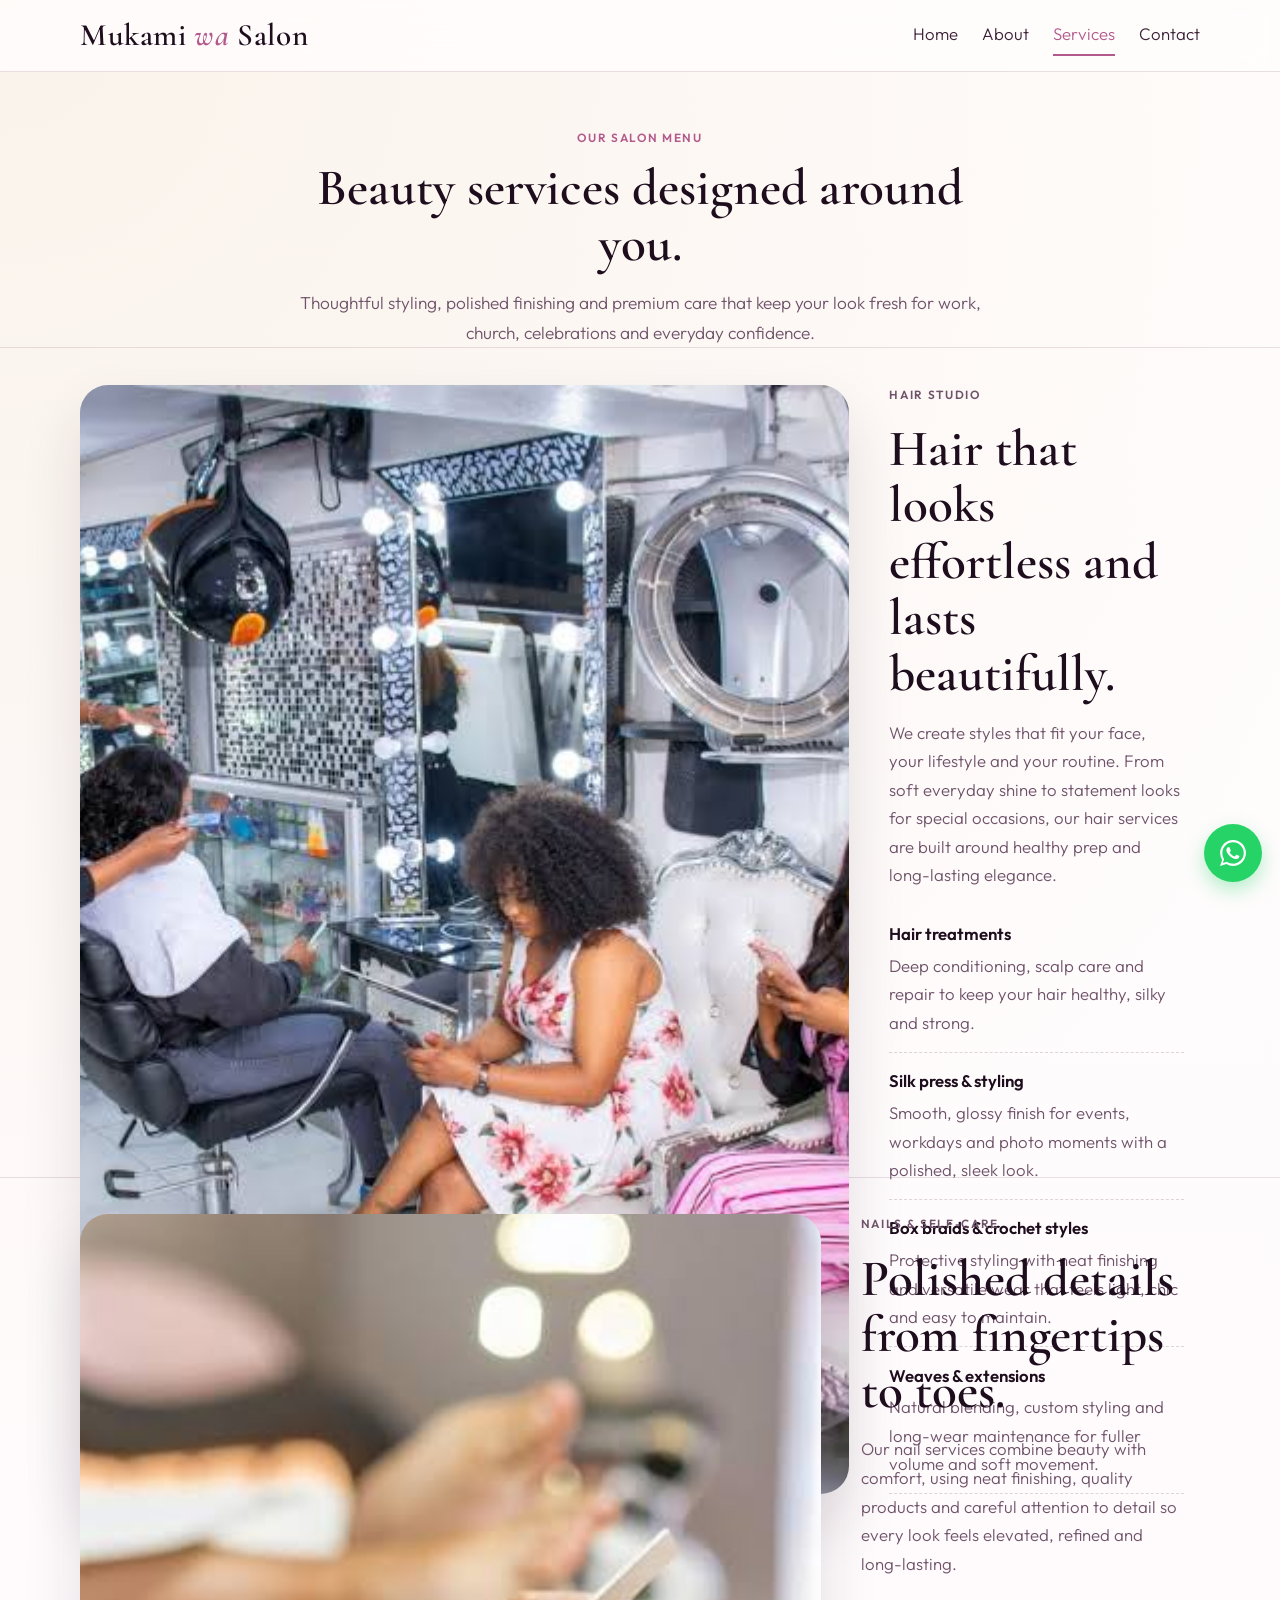
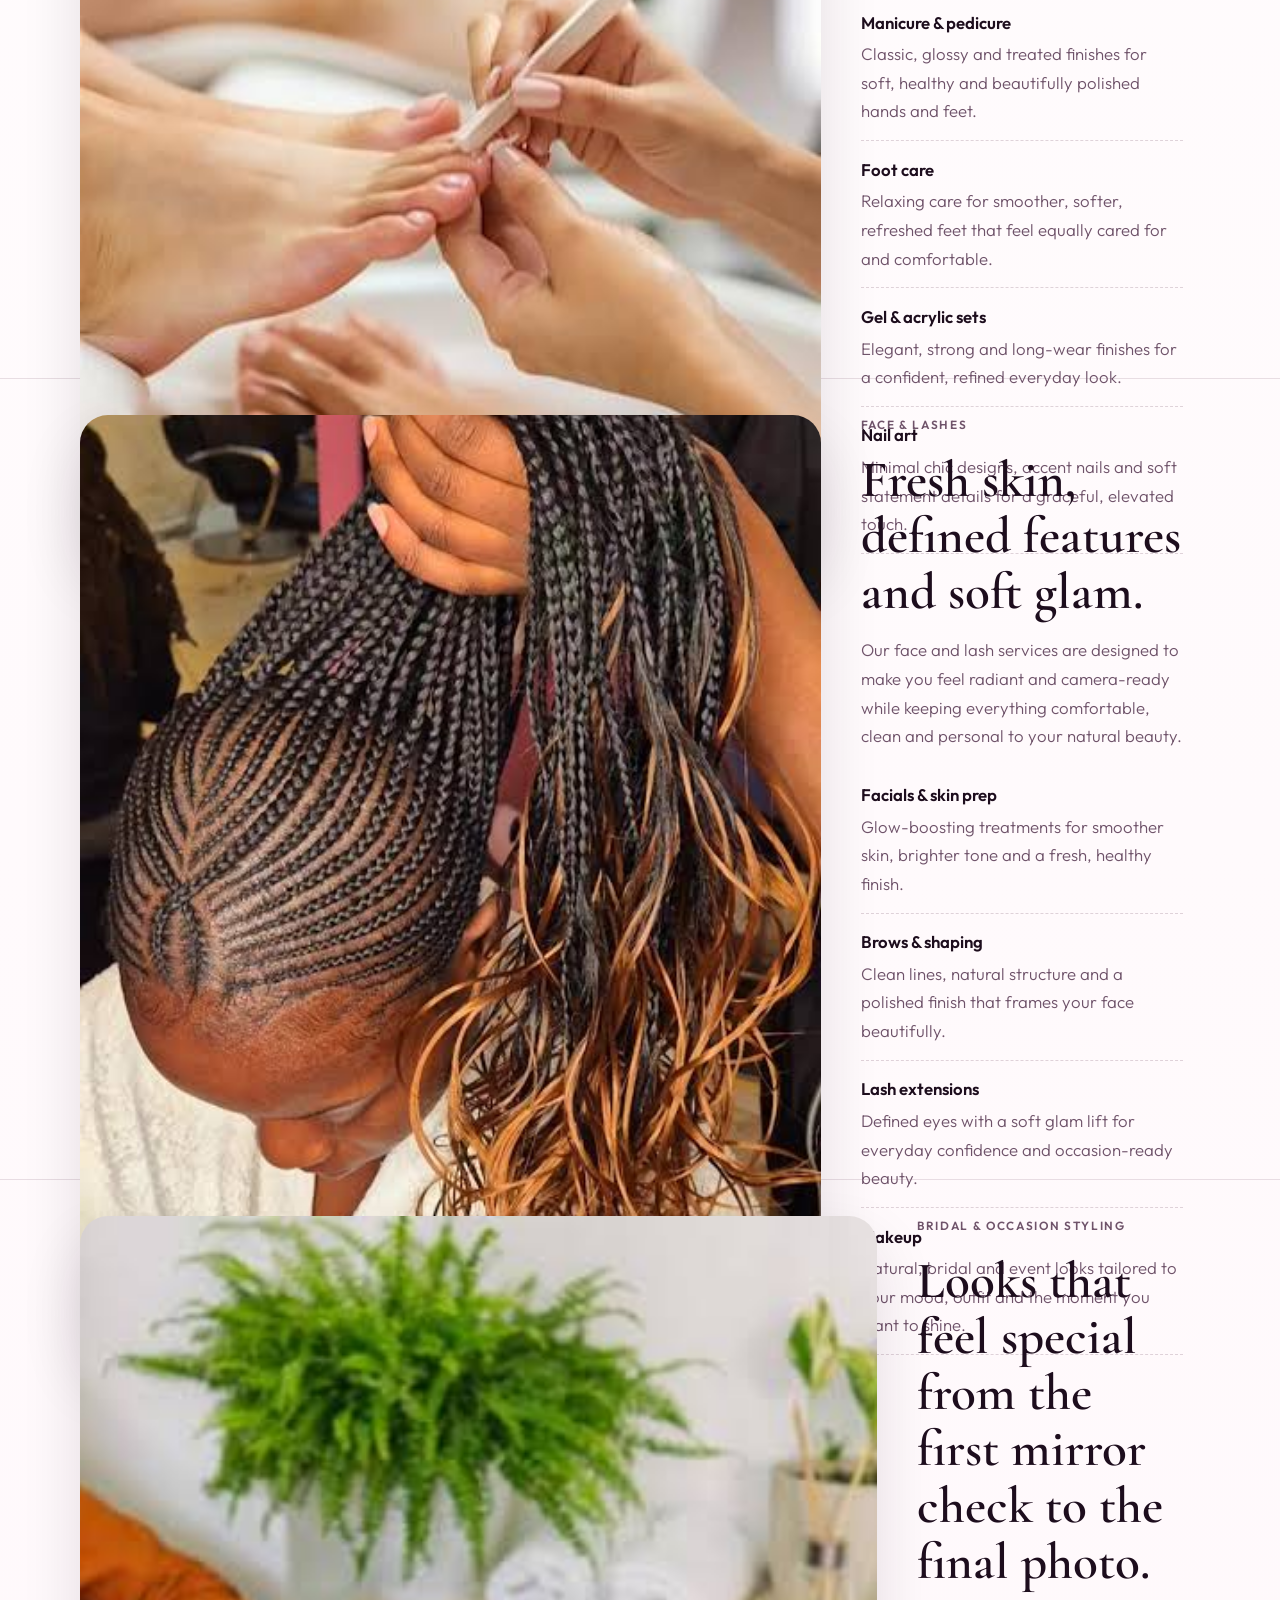
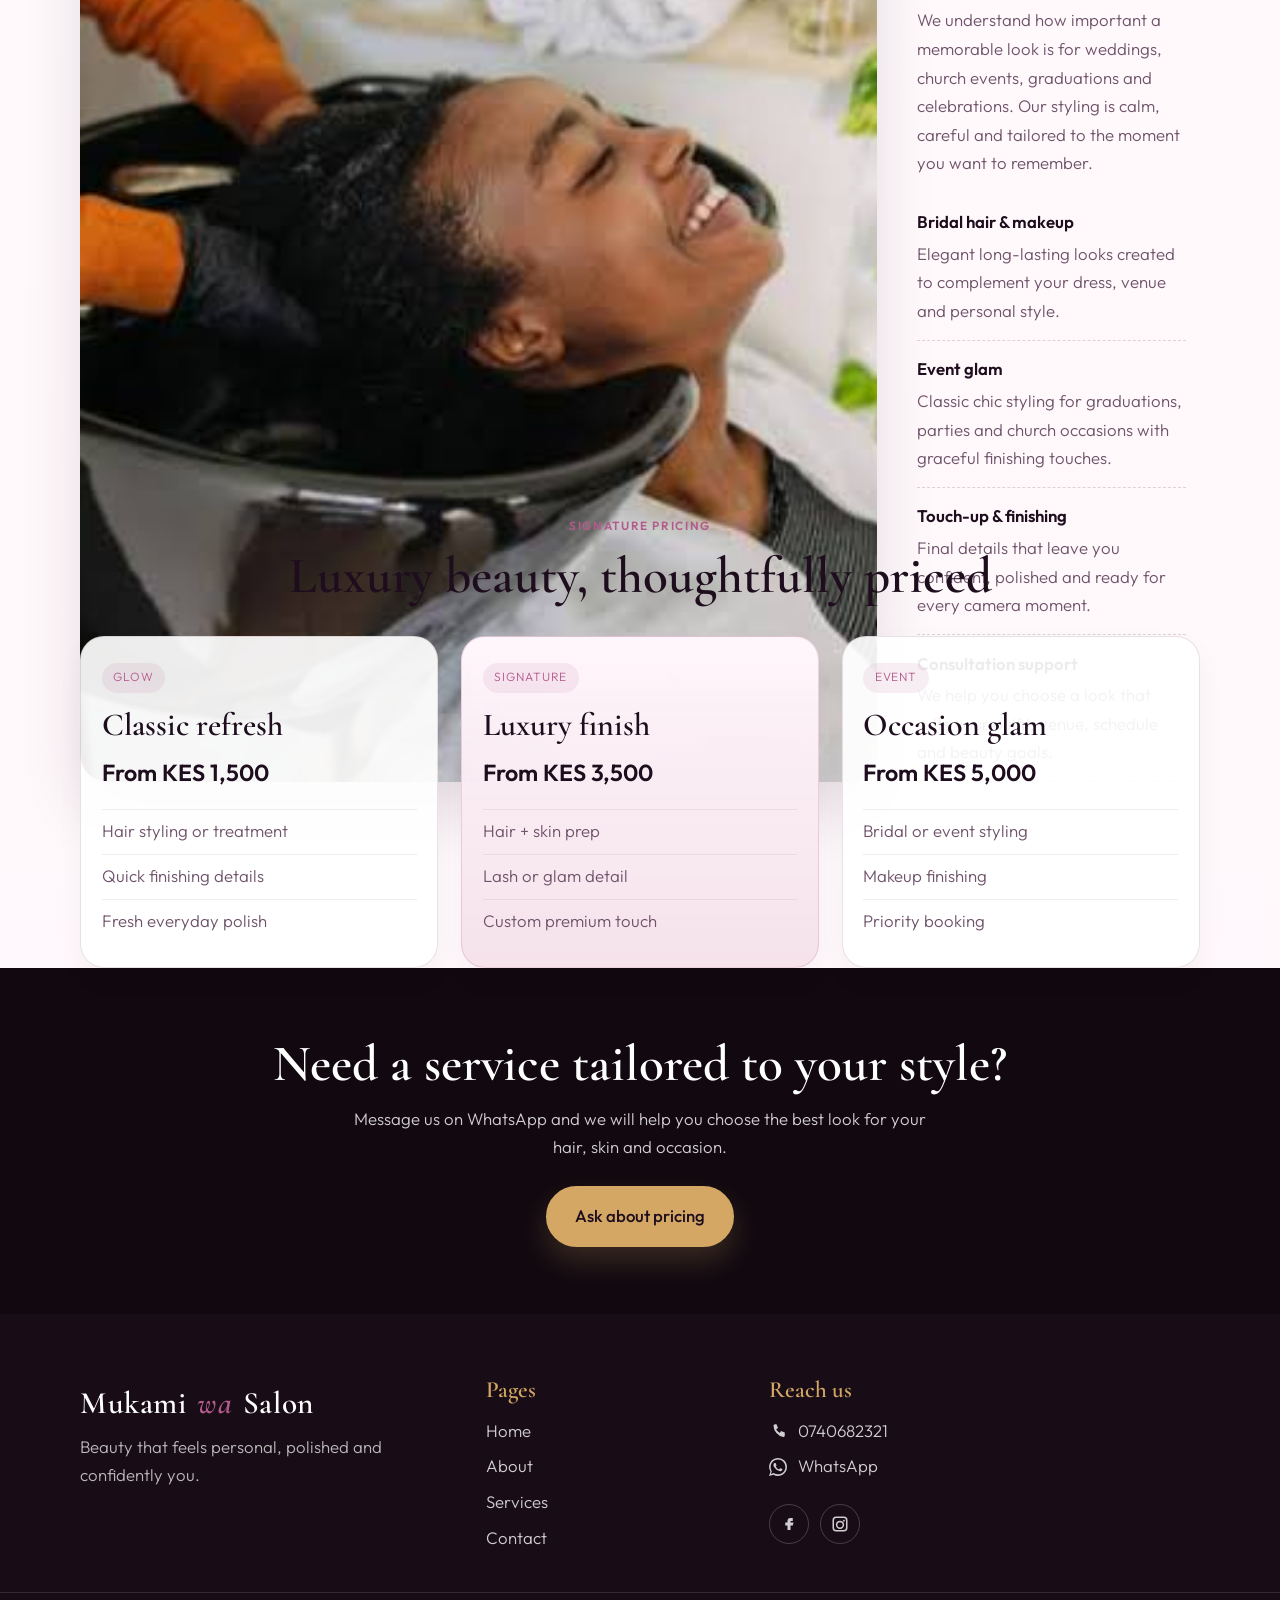
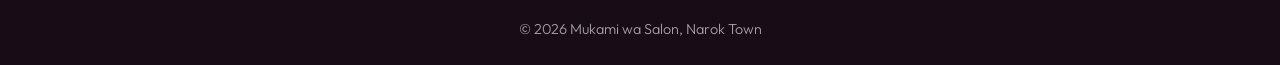
==== commit 775bb2ba: "Upgrade the salon site to a darker, more feminine luxury aesthetic with richer service details, gall" ====
--- a/services.html
+++ b/services.html
@@ -6,7 +6,7 @@
     <title>Services | Mukami wa Salon, Narok</title>
     <meta
       name="description"
-      content="Mukami wa Salon in Narok Town: hair styling, braids, nails, facials, makeup and lashes."
+      content="Mukami wa Salon in Narok Town: luxury hair styling, braids, nails, facials, makeup and lashes."
     />
     <link rel="preconnect" href="https://fonts.googleapis.com" />
     <link rel="preconnect" href="https://fonts.gstatic.com" crossorigin />
@@ -35,7 +35,7 @@
           <p class="section-kicker">Our salon menu</p>
           <h1 class="h2">Beauty services designed around you.</h1>
           <p class="lead">
-            Thoughtful styling, polished finishing and care that keeps your look fresh whether you are heading to work, church, a wedding or just a confidence boost.
+            Thoughtful styling, polished finishing and premium care that keep your look fresh for work, church, celebrations and everyday confidence.
           </p>
         </div>
       </section>
@@ -46,13 +46,13 @@
             <p class="section-kicker">Hair studio</p>
             <h2>Hair that looks effortless and lasts beautifully.</h2>
             <p>
-              We create styles that fit your face, your lifestyle and your routine. Whether you want a sleek everyday finish or a statement look for a special event, our hair services are focused on healthy preparation and long-lasting beauty.
-            </p>
-            <ul class="sl">
-              <li><b>Box braids & crochet styles</b><span>Protective styling with neat finishing and versatile wear.</span></li>
-              <li><b>Weaves & extensions</b><span>Natural blending, custom styling and long-wear maintenance.</span></li>
-              <li><b>Hair treatments</b><span>Deep conditioning, scalp care and repair to keep your hair healthy.</span></li>
-              <li><b>Silk press & styling</b><span>Smooth, glossy finish for events, workdays and photo moments.</span></li>
+              We create styles that fit your face, your lifestyle and your routine. From soft everyday shine to statement looks for special occasions, our hair services are built around healthy prep and long-lasting elegance.
+            </p>
+            <ul class="sl">
+              <li><b>Hair treatments</b><span>Deep conditioning, scalp care and repair to keep your hair healthy, silky and strong.</span></li>
+              <li><b>Silk press & styling</b><span>Smooth, glossy finish for events, workdays and photo moments with a polished, sleek look.</span></li>
+              <li><b>Box braids & crochet styles</b><span>Protective styling with neat finishing and versatile wear that feels light, chic and easy to maintain.</span></li>
+              <li><b>Weaves & extensions</b><span>Natural blending, custom styling and long-wear maintenance for fuller volume and soft movement.</span></li>
             </ul>
           </div>
           <div class="sq ph hair-photo" aria-label="Hair styling service"></div>
@@ -66,13 +66,13 @@
             <p class="section-kicker">Nails & self-care</p>
             <h2>Polished details from fingertips to toes.</h2>
             <p>
-              Our nail services combine beauty with comfort, using neat finishing, quality products and patient attention to detail so every look feels elevated and clean.
-            </p>
-            <ul class="sl">
-              <li><b>Manicure & pedicure</b><span>Classic, gloss and treated finishes for a healthy, polished look.</span></li>
-              <li><b>Gel & acrylic sets</b><span>Strong, elegant finishes for long wear and daily confidence.</span></li>
-              <li><b>Nail art</b><span>Minimal chic designs, accent nails and event-worthy details.</span></li>
-              <li><b>Foot care</b><span>Relaxing care for smooth, refreshed and cared-for feet.</span></li>
+              Our nail services combine beauty with comfort, using neat finishing, quality products and careful attention to detail so every look feels elevated, refined and long-lasting.
+            </p>
+            <ul class="sl">
+              <li><b>Manicure & pedicure</b><span>Classic, glossy and treated finishes for soft, healthy and beautifully polished hands and feet.</span></li>
+              <li><b>Foot care</b><span>Relaxing care for smoother, softer, refreshed feet that feel equally cared for and comfortable.</span></li>
+              <li><b>Gel & acrylic sets</b><span>Elegant, strong and long-wear finishes for a confident, refined everyday look.</span></li>
+              <li><b>Nail art</b><span>Minimal chic designs, accent nails and soft statement details for a graceful, elevated touch.</span></li>
             </ul>
           </div>
         </div>
@@ -84,13 +84,13 @@
             <p class="section-kicker">Face & lashes</p>
             <h2>Fresh skin, defined features and soft glam.</h2>
             <p>
-              Our face and lash services are designed to make you feel radiant and camera-ready while keeping everything comfortable, clean and personal to your features.
-            </p>
-            <ul class="sl">
-              <li><b>Facials & skin prep</b><span>Glow-boosting treatments for smoother, healthier skin.</span></li>
-              <li><b>Brows & shaping</b><span>Clean lines, natural structure and a polished finish.</span></li>
-              <li><b>Lash extensions</b><span>Defined eyes with a soft, elegant lift for everyday and event styling.</span></li>
-              <li><b>Makeup</b><span>Natural, glam and bridal looks tailored to your mood and occasion.</span></li>
+              Our face and lash services are designed to make you feel radiant and camera-ready while keeping everything comfortable, clean and personal to your natural beauty.
+            </p>
+            <ul class="sl">
+              <li><b>Facials & skin prep</b><span>Glow-boosting treatments for smoother skin, brighter tone and a fresh, healthy finish.</span></li>
+              <li><b>Brows & shaping</b><span>Clean lines, natural structure and a polished finish that frames your face beautifully.</span></li>
+              <li><b>Lash extensions</b><span>Defined eyes with a soft glam lift for everyday confidence and occasion-ready beauty.</span></li>
+              <li><b>Makeup</b><span>Natural, bridal and event looks tailored to your mood, outfit and the moment you want to shine.</span></li>
             </ul>
           </div>
           <div class="sq ph face-photo" aria-label="Face and lashes service"></div>
@@ -104,14 +104,55 @@
             <p class="section-kicker">Bridal & occasion styling</p>
             <h2>Looks that feel special from the first mirror check to the final photo.</h2>
             <p>
-              We understand how important a memorable look is for weddings, church events, graduations and celebrations. Our styling is calm, careful and tailored to the moment.
-            </p>
-            <ul class="sl">
-              <li><b>Bridal hair & makeup</b><span>Elegant long-lasting looks created for your dream day.</span></li>
-              <li><b>Event glam</b><span>Classic chic styling for graduations, parties and church occasions.</span></li>
-              <li><b>Touch-up & finishing</b><span>Final details that leave you confident and camera-ready.</span></li>
-              <li><b>Consultation support</b><span>We help you choose a look that suits your outfit, venue and style.</span></li>
-            </ul>
+              We understand how important a memorable look is for weddings, church events, graduations and celebrations. Our styling is calm, careful and tailored to the moment you want to remember.
+            </p>
+            <ul class="sl">
+              <li><b>Bridal hair & makeup</b><span>Elegant long-lasting looks created to complement your dress, venue and personal style.</span></li>
+              <li><b>Event glam</b><span>Classic chic styling for graduations, parties and church occasions with graceful finishing touches.</span></li>
+              <li><b>Touch-up & finishing</b><span>Final details that leave you confident, polished and ready for every camera moment.</span></li>
+              <li><b>Consultation support</b><span>We help you choose a look that suits your outfit, venue, schedule and beauty goals.</span></li>
+            </ul>
+          </div>
+        </div>
+      </section>
+
+      <section class="pricing-preview service-pricing">
+        <div class="wrap">
+          <div class="section-head center-head">
+            <p class="section-kicker">Signature pricing</p>
+            <h2>Luxury beauty, thoughtfully priced</h2>
+          </div>
+          <div class="pricing-grid">
+            <article class="price-card">
+              <span class="plan-tag">Glow</span>
+              <h3>Classic refresh</h3>
+              <div class="price">From KES 1,500</div>
+              <ul>
+                <li>Hair styling or treatment</li>
+                <li>Quick finishing details</li>
+                <li>Fresh everyday polish</li>
+              </ul>
+            </article>
+            <article class="price-card featured">
+              <span class="plan-tag">Signature</span>
+              <h3>Luxury finish</h3>
+              <div class="price">From KES 3,500</div>
+              <ul>
+                <li>Hair + skin prep</li>
+                <li>Lash or glam detail</li>
+                <li>Custom premium touch</li>
+              </ul>
+            </article>
+            <article class="price-card">
+              <span class="plan-tag">Event</span>
+              <h3>Occasion glam</h3>
+              <div class="price">From KES 5,000</div>
+              <ul>
+                <li>Bridal or event styling</li>
+                <li>Makeup finishing</li>
+                <li>Priority booking</li>
+              </ul>
+            </article>
           </div>
         </div>
       </section>
@@ -120,7 +161,7 @@
         <div class="wrap">
           <h2>Need a service tailored to your style?</h2>
           <p>Message us on WhatsApp and we will help you choose the best look for your hair, skin and occasion.</p>
-          <a class="btn gold" href="https://wa.me/254740682321?text=Hello%20Mukami%20wa%20Salon%2C%20I%27d%20like%20to%20book%20an%20appointment." target="_blank" rel="noopener">Ask about pricing</a>
+          <a class="btn btn-gold" href="https://wa.me/254740682321?text=Hello%20Mukami%20wa%20Salon%2C%20I%27d%20like%20to%20book%20an%20appointment." target="_blank" rel="noopener">Ask about pricing</a>
         </div>
       </section>
     </main>
--- a/style.css
+++ b/style.css
@@ -1,15 +1,17 @@
 :root {
-  --ink: #2a1230;
-  --ink-soft: #4d2c4b;
-  --orc: #b64d92;
-  --orchid: #f6d9ea;
+  --ink: #1d0d1d;
+  --ink-soft: #3d2136;
+  --plt: #f4dfe9;
+  --rose: #d789b5;
+  --rose-deep: #b35a8d;
   --blush: #fff6fb;
-  --gold: #d8a957;
-  --gold-soft: #f7e7c0;
+  --gold: #d4a864;
+  --gold-soft: #f2e2b8;
   --w: #fffdfd;
-  --mut: #6d5a73;
-  --line: rgba(125, 66, 108, 0.14);
-  --shadow: 0 24px 60px rgba(61, 16, 44, 0.12);
+  --mut: #6f536a;
+  --line: rgba(79, 28, 55, 0.13);
+  --shadow: 0 28px 60px rgba(29, 13, 29, 0.12);
+  --bg: #120910;
 }
 
 * { box-sizing: border-box; margin: 0; }
@@ -18,14 +20,15 @@
   font: 300 1.05rem/1.7 "Outfit", sans-serif;
   color: var(--ink);
   background:
-    radial-gradient(circle at top left, rgba(246, 217, 234, 0.7), transparent 28%),
+    radial-gradient(circle at top left, rgba(212, 168, 100, 0.12), transparent 30%),
     linear-gradient(180deg, #fffdfd 0%, #fff7fb 100%);
 }
 
+img { max-width: 100%; display: block; }
 a { color: inherit; }
-img { max-width: 100%; display: block; }
+
 .wrap {
-  max-width: 1120px;
+  max-width: 1160px;
   margin: 0 auto;
   padding: 0 1.25rem;
 }
@@ -37,19 +40,19 @@
 }
 
 .logo {
-  font-size: 1.9rem;
+  font-size: 1.95rem;
   color: var(--ink);
   text-decoration: none;
   letter-spacing: 0.02em;
 }
-.logo i { color: var(--orc); }
+.logo i { color: var(--rose-deep); }
 
 header {
   position: sticky;
   top: 0;
-  z-index: 20;
-  background: rgba(255, 253, 253, 0.78);
-  backdrop-filter: blur(14px);
+  z-index: 30;
+  background: rgba(255, 253, 253, 0.82);
+  backdrop-filter: blur(12px);
   border-bottom: 1px solid var(--line);
 }
 
@@ -71,61 +74,50 @@
 nav a {
   text-decoration: none;
   color: var(--ink-soft);
-  font-weight: 400;
   padding: 0.35rem 0;
   border-bottom: 2px solid transparent;
   transition: color 0.2s ease, border-color 0.2s ease;
 }
 nav a:hover, nav a.on {
-  border-color: var(--orc);
-  color: var(--orc);
+  border-color: var(--rose-deep);
+  color: var(--rose-deep);
 }
 
 h1 {
-  font-size: clamp(3.1rem, 7vw, 5.2rem);
+  font-size: clamp(3rem, 7vw, 5.2rem);
   margin-bottom: 1rem;
 }
-h1 i, .h2 i { color: var(--orc); }
+h1 i, .h2 i { color: var(--rose-deep); }
 
 .h2, h2 {
-  font-size: clamp(2.2rem, 4vw, 3.2rem);
+  font-size: clamp(2.25rem, 4vw, 3.2rem);
   margin-bottom: 1rem;
 }
 
-.section-kicker {
+.section-kicker, .eyebrow {
   text-transform: uppercase;
   letter-spacing: 0.14em;
-  font-size: 0.76rem;
-  color: var(--orc);
+  font-size: 0.74rem;
+  color: var(--rose-deep);
   font-weight: 600;
   margin-bottom: 0.75rem;
 }
 
-.eyebrow {
-  text-transform: uppercase;
-  letter-spacing: 0.14em;
-  font-size: 0.72rem;
-  color: var(--orc);
-  font-weight: 600;
-  margin-bottom: 0.75rem;
-}
-
 .hero {
-  background: linear-gradient(135deg, rgba(255, 240, 248, 1), rgba(246, 217, 234, 0.85));
+  background: linear-gradient(135deg, rgba(244, 223, 233, 0.85), rgba(18, 9, 16, 0.97));
   padding: 4.5rem 0 3.5rem;
-  overflow: hidden;
 }
 
 .hg {
   display: grid;
-  grid-template-columns: 1.15fr 0.85fr;
-  align-items: center;
+  grid-template-columns: 1.1fr 0.9fr;
   gap: 3rem;
+  align-items: center;
 }
 
 .hero-copy p {
   max-width: 34rem;
-  color: var(--mut);
+  color: rgba(255,255,255,0.8);
   margin-bottom: 1.5rem;
 }
 
@@ -139,38 +131,40 @@
 
 .btn {
   display: inline-block;
-  background: var(--orc);
+  background: var(--rose-deep);
   color: #fff;
-  padding: 0.9rem 1.6rem;
+  padding: 0.9rem 1.7rem;
   border-radius: 999px;
   text-decoration: none;
   font-weight: 500;
-  border: 2px solid var(--orc);
+  border: 2px solid var(--rose-deep);
   transition: transform 0.2s ease, box-shadow 0.2s ease, background 0.2s ease;
-  box-shadow: 0 10px 22px rgba(182, 77, 146, 0.2);
+  box-shadow: 0 14px 28px rgba(179, 90, 141, 0.28);
 }
 .btn:hover {
   transform: translateY(-1px);
   background: var(--ink);
   border-color: var(--ink);
 }
-.btn.ghost {
+.btn-ghost {
   background: transparent;
-  color: var(--orc);
+  color: #fff;
+  border-color: rgba(255,255,255,0.7);
   box-shadow: none;
 }
-.btn.ghost:hover {
+.btn-ghost:hover {
+  background: rgba(255,255,255,0.08);
   color: #fff;
 }
-.btn.gold {
+.btn-gold {
   background: var(--gold);
   border-color: var(--gold);
   color: var(--ink);
-  box-shadow: 0 10px 22px rgba(216, 169, 87, 0.2);
-}
-.btn.gold:hover {
-  background: #c9922d;
-  border-color: #c9922d;
+  box-shadow: 0 14px 28px rgba(212, 168, 100, 0.2);
+}
+.btn-gold:hover {
+  background: #c89640;
+  border-color: #c89640;
   color: #fff;
 }
 
@@ -182,18 +176,18 @@
   max-width: 38rem;
 }
 .mini-stats li {
-  background: rgba(255,255,255,0.42);
-  border: 1px solid rgba(125, 66, 108, 0.1);
+  background: rgba(255,255,255,0.08);
+  border: 1px solid rgba(255,255,255,0.12);
   border-radius: 18px;
   padding: 1rem 0.9rem;
 }
 .mini-stats strong {
   display: block;
   font-size: 1.25rem;
-  color: var(--ink);
+  color: #fff;
 }
 .mini-stats span {
-  color: var(--mut);
+  color: rgba(255,255,255,0.7);
   font-size: 0.82rem;
 }
 
@@ -202,11 +196,11 @@
   max-width: 410px;
   width: 100%;
   justify-self: center;
-  border-radius: 36px 36px 18px 18px;
   overflow: hidden;
+  border-radius: 50px 50px 20px 20px;
+  background: rgba(255,255,255,0.06);
+  border: 10px solid rgba(255,255,255,0.26);
   box-shadow: var(--shadow);
-  background: #fcecf7;
-  border: 10px solid rgba(255,255,255,0.7);
 }
 
 .ph {
@@ -238,14 +232,14 @@
   text-decoration: none;
   border-radius: 26px 26px 12px 12px;
   overflow: hidden;
-  background: rgba(255,255,255,0.9);
+  background: rgba(255,255,255,0.92);
   border: 1px solid var(--line);
-  box-shadow: 0 10px 30px rgba(79, 30, 60, 0.06);
+  box-shadow: 0 12px 32px rgba(29, 13, 29, 0.05);
   transition: transform 0.25s ease, box-shadow 0.25s ease;
 }
 .card:hover {
-  transform: translateY(-4px);
-  box-shadow: 0 18px 36px rgba(79, 30, 60, 0.09);
+  transform: translateY(-5px);
+  box-shadow: 0 18px 42px rgba(29, 13, 29, 0.08);
 }
 .card-photo {
   aspect-ratio: 4 / 3;
@@ -253,26 +247,31 @@
 .hair-photo { --img: url("images/hair.jpg"); }
 .nails-photo { --img: url("images/nails.jpg"); }
 .face-photo { --img: url("images/face.jpg"); }
-.bridal-photo { --img: url("images/hero.jpg"); }
+.bridal-photo { --img: url("images/image 1.jpg"); }
+.gallery-one { --img: url("images/image 1.jpg"); }
+.gallery-two { --img: url("images/image 2.jpg"); }
+.gallery-three { --img: url("images/image 3.jpg"); }
+.gallery-four { --img: url("images/image 4.jpg"); }
+.gallery-five { --img: url("images/image 5.jpg"); }
 
 .card-body {
-  padding: 1.2rem 1.2rem 1.5rem;
+  padding: 1.4rem 1.2rem 1.5rem;
 }
 .card h3 {
-  font-size: 2rem;
+  font-size: 2.1rem;
   margin-bottom: 0.35rem;
 }
 .card p {
   color: var(--mut);
 }
 
-.benefits {
+.luxury-panel {
   padding: 5rem 0 1rem;
 }
 .benefit-wrap {
   display: grid;
   grid-template-columns: 0.9fr 1.1fr;
-  gap: 2rem;
+  gap: 2.2rem;
   align-items: center;
 }
 .benefit-copy p { color: var(--mut); }
@@ -286,34 +285,134 @@
   border: 1px solid var(--line);
   border-radius: 22px;
   padding: 1.4rem 1.2rem;
-  box-shadow: 0 10px 24px rgba(79, 30, 60, 0.04);
+  box-shadow: 0 10px 24px rgba(29, 13, 29, 0.05);
 }
 .feature-icon {
   display: inline-flex;
+  width: 2.2rem;
+  height: 2.2rem;
+  border-radius: 50%;
+  align-items: center;
+  justify-content: center;
   margin-bottom: 0.8rem;
-  width: 2.1rem;
-  height: 2.1rem;
-  border-radius: 50%;
-  align-items: center;
-  justify-content: center;
-  background: var(--orchid);
-  color: var(--ink);
+  background: rgba(179, 90, 141, 0.12);
+  color: var(--rose-deep);
   font-size: 0.72rem;
   font-weight: 600;
 }
 .feature-grid h3 {
-  font-size: 1.7rem;
-  margin-bottom: 0.3rem;
+  font-size: 1.75rem;
+  margin-bottom: 0.35rem;
 }
 .feature-grid p {
   color: var(--mut);
   font-size: 0.95rem;
 }
 
+.gallery-section,
+.testimonials,
+.pricing-preview {
+  padding: 5rem 0 0;
+}
+.section-head {
+  margin-bottom: 2rem;
+}
+.center-head { text-align: center; }
+.gallery-grid {
+  display: grid;
+  grid-template-columns: 1.2fr 1fr 1fr;
+  gap: 1rem;
+}
+.gallery-item {
+  overflow: hidden;
+  border-radius: 24px;
+  min-height: 250px;
+  box-shadow: var(--shadow);
+}
+.gallery-item.tall {
+  grid-row: span 2;
+  min-height: 520px;
+}
+.gallery-item.wide {
+  grid-column: span 2;
+}
+.gallery-photo {
+  width: 100%;
+  height: 100%;
+  min-height: 100%;
+}
+
+.testimonial-grid,
+.pricing-grid {
+  display: grid;
+  grid-template-columns: repeat(3, minmax(0, 1fr));
+  gap: 1.4rem;
+}
+blockquote {
+  background: rgba(255,255,255,0.88);
+  border: 1px solid var(--line);
+  border-radius: 26px;
+  padding: 1.6rem 1.4rem;
+  font-size: 1rem;
+  color: var(--ink-soft);
+  box-shadow: 0 10px 24px rgba(29, 13, 29, 0.04);
+}
+blockquote cite {
+  display: block;
+  margin-top: 1rem;
+  color: var(--rose-deep);
+  font-style: normal;
+  font-weight: 600;
+}
+
+.price-card {
+  background: rgba(255,255,255,0.92);
+  border: 1px solid var(--line);
+  border-radius: 24px;
+  padding: 1.5rem 1.3rem;
+  box-shadow: 0 12px 28px rgba(29, 13, 29, 0.04);
+  position: relative;
+}
+.price-card.featured {
+  background: linear-gradient(180deg, rgba(255,246,251,1), rgba(244,223,233,0.9));
+  border-color: rgba(179, 90, 141, 0.22);
+}
+.plan-tag {
+  display: inline-block;
+  background: rgba(179, 90, 141, 0.1);
+  color: var(--rose-deep);
+  padding: 0.3rem 0.7rem;
+  border-radius: 999px;
+  font-size: 0.75rem;
+  letter-spacing: 0.08em;
+  text-transform: uppercase;
+  margin-bottom: 0.9rem;
+}
+.price-card h3 {
+  font-size: 2rem;
+  margin-bottom: 0.7rem;
+}
+.price {
+  font-size: 1.45rem;
+  color: var(--ink);
+  margin-bottom: 1rem;
+  font-weight: 600;
+}
+.price-card ul {
+  list-style: none;
+  padding: 0;
+  margin: 0;
+  color: var(--mut);
+}
+.price-card li {
+  padding: 0.48rem 0;
+  border-top: 1px solid rgba(79, 28, 55, 0.08);
+}
+
 .band {
-  background: var(--ink);
+  background: var(--bg);
   color: #fff;
-  margin-top: 4rem;
+  margin-top: 4.5rem;
   padding: 4.2rem 0;
   text-align: center;
 }
@@ -326,7 +425,7 @@
 .slim-band { margin-top: 0; }
 
 footer {
-  background: #1d0d1d;
+  background: #180d16;
   color: rgba(255,255,255,0.8);
   padding-top: 4rem;
 }
@@ -375,7 +474,7 @@
 .copy {
   text-align: center;
   padding: 1.5rem 0;
-  margin-top: 2.2rem;
+  margin-top: 2rem;
   border-top: 1px solid rgba(255,255,255,0.12);
   color: rgba(255,255,255,0.6);
   font-size: 0.9rem;
@@ -395,10 +494,7 @@
   box-shadow: 0 8px 20px rgba(37, 211, 102, 0.35);
   z-index: 40;
 }
-.wa svg {
-  width: 26px;
-  height: 26px;
-}
+.wa svg { width: 26px; height: 26px; }
 
 .page-head {
   text-align: center;
@@ -407,16 +503,14 @@
 .lead {
   color: var(--mut);
   margin: 0 auto;
-  max-width: 44rem;
+  max-width: 46rem;
   font-size: 1.08rem;
 }
 
-.top {
-  padding-top: 3.5rem;
-}
+.top { padding-top: 3.5rem; }
 
 .sv {
-  padding: 2.2rem 0 1.5rem;
+  padding: 2.3rem 0 1.4rem;
   border-top: 1px solid var(--line);
 }
 .sv:nth-of-type(even) .two > div:last-child {
@@ -444,11 +538,11 @@
 }
 .sl li {
   padding: 0.9rem 0;
-  border-bottom: 1px dashed rgba(125, 66, 108, 0.2);
+  border-bottom: 1px dashed rgba(79, 28, 55, 0.18);
 }
 .sl b {
   display: block;
-  font-weight: 500;
+  font-weight: 600;
   color: var(--ink);
   margin-bottom: 0.2rem;
 }
@@ -459,28 +553,42 @@
 input, select, textarea {
   font: inherit;
   padding: 0.8rem 0.9rem;
-  border: 1px solid #e5d0dd;
+  border: 1px solid #e7d5df;
   border-radius: 12px;
   background: rgba(255,255,255,0.9);
 }
 
-@media (max-width: 900px) {
+@media (max-width: 960px) {
   .hg,
   .two,
   .benefit-wrap,
   .fg,
   .cards,
+  .testimonial-grid,
+  .pricing-grid,
+  .feature-grid,
+  .gallery-grid {
+    grid-template-columns: 1fr;
+  }
+  .gallery-item.tall,
+  .gallery-item.wide {
+    grid-column: auto;
+    grid-row: auto;
+    min-height: 320px;
+  }
   .feature-grid {
-    grid-template-columns: 1fr;
-  }
-  .feature-grid {
-    max-width: 30rem;
+    max-width: 32rem;
   }
   .sv:nth-of-type(even) .two > div:last-child {
     order: 0;
   }
   .benefit-copy {
     text-align: center;
+  }
+  .gallery-section,
+  .testimonials,
+  .pricing-preview {
+    padding-top: 4rem;
   }
 }
 
@@ -511,6 +619,3 @@
 @media (prefers-reduced-motion: reduce) {
   * { transition: none !important; scroll-behavior: auto !important; }
 }
-
-
-%END% 
